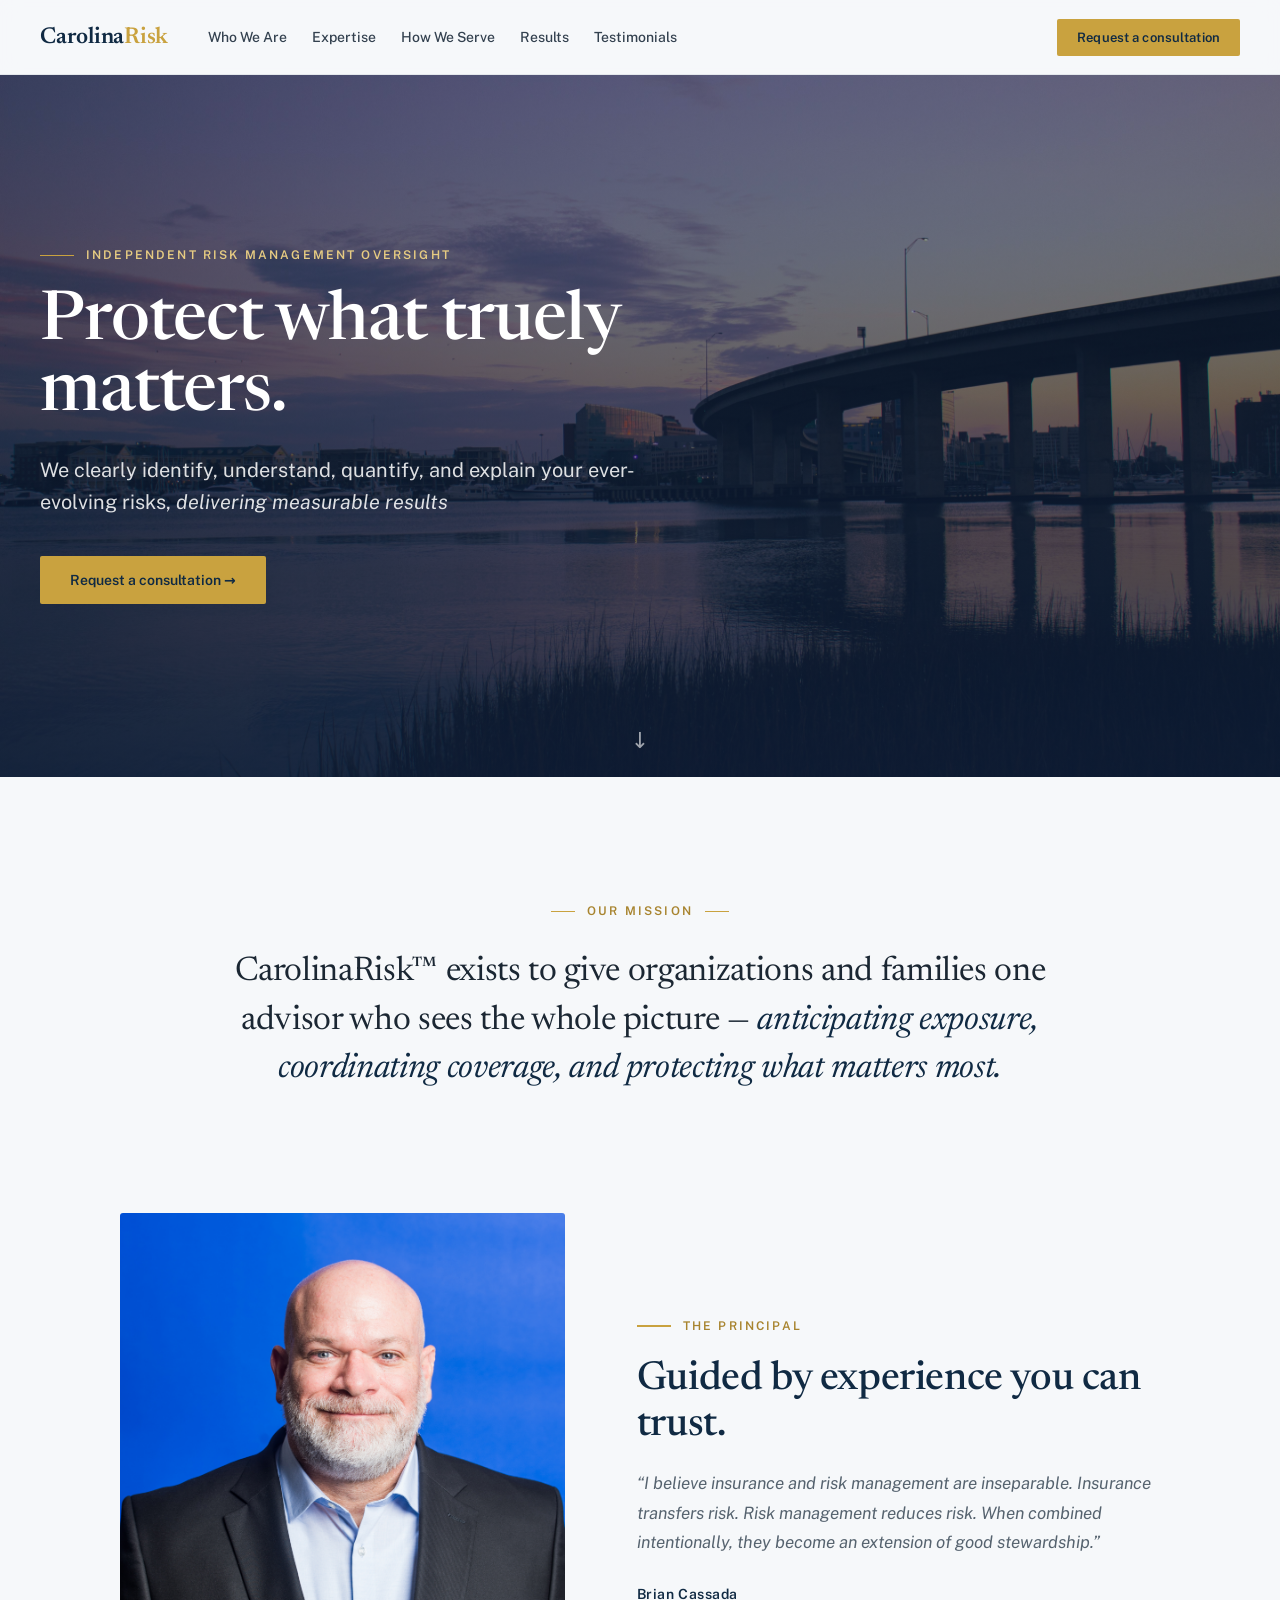
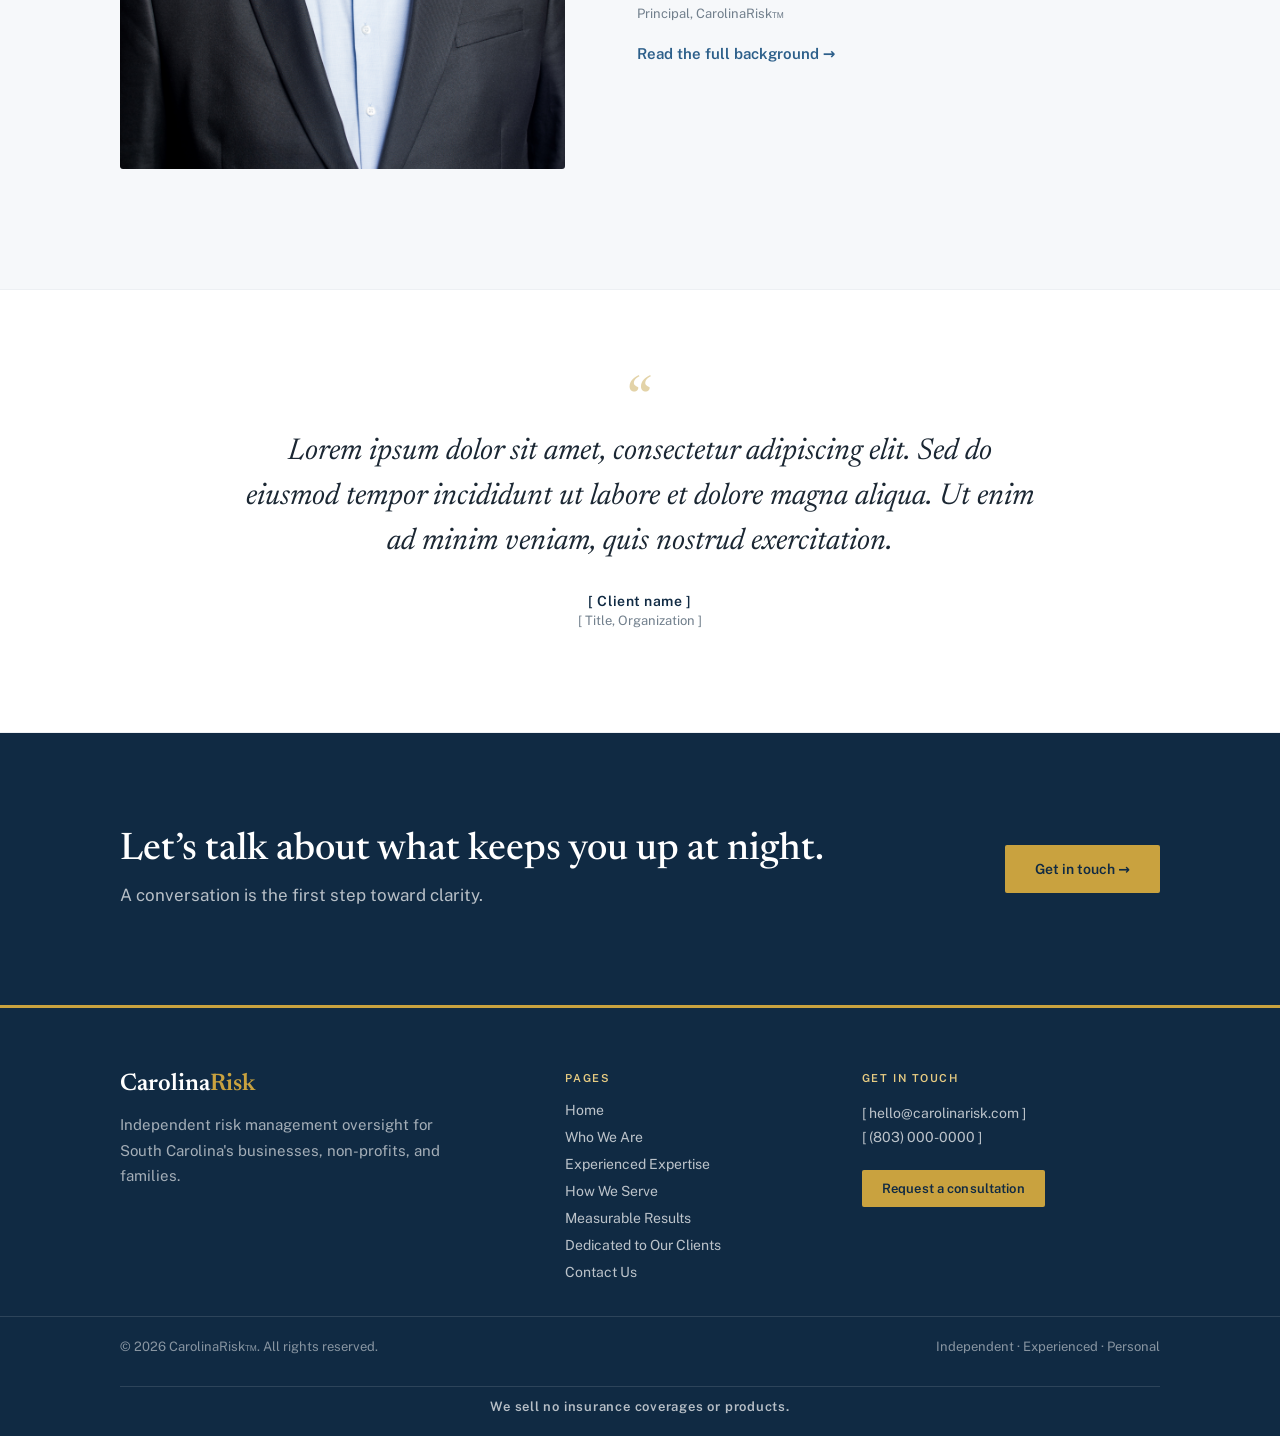
==== index.html @ 4336934b "Add full site build: pages, assets, styling, and nav/copy updates Co-Authored-By: Claude Sonnet 5 <n" ====
<!DOCTYPE html>
<html lang="en">
<head>
  <meta charset="utf-8">
  <meta name="viewport" content="width=device-width, initial-scale=1">
  <title>Independent Risk Management Oversight, SC | CarolinaRisk</title>
  <meta name="description" content="CarolinaRisk provides independent risk management advisory services for businesses, non-profits, and high-net-worth families in South Carolina. No commissions, no conflicts.">
  <link rel="canonical" href="https://carolinarisk.com/">
  <meta property="og:title" content="CarolinaRisk — Clarity in the Face of Risk">
  <meta property="og:description" content="Independent risk management oversight for South Carolina's businesses, non-profits, and families.">
  <meta property="og:url" content="https://carolinarisk.com/">
  <meta property="og:type" content="website">
  <meta property="og:site_name" content="CarolinaRisk">
  <meta name="twitter:card" content="summary_large_image">
  <meta name="twitter:title" content="CarolinaRisk — Clarity in the Face of Risk">
  <meta name="twitter:description" content="Independent risk management oversight for South Carolina's businesses, non-profits, and families.">
  <link rel="preconnect" href="https://fonts.googleapis.com">
  <link rel="preconnect" href="https://fonts.gstatic.com" crossorigin>
  <link href="https://fonts.googleapis.com/css2?family=Newsreader:ital,opsz,wght@0,6..72,400;0,6..72,500;0,6..72,600;1,6..72,400;1,6..72,500&family=Public+Sans:wght@400;500;600;700&display=swap" rel="stylesheet">
  <link rel="stylesheet" href="css/variables.css">
  <link rel="stylesheet" href="css/base.css">
  <link rel="stylesheet" href="css/layout.css">
  <link rel="stylesheet" href="css/components.css">
  <link rel="stylesheet" href="css/pages.css">
  <link rel="stylesheet" href="css/responsive.css">
  <script type="application/ld+json">
  {
    "@context": "https://schema.org",
    "@type": "ProfessionalService",
    "name": "CarolinaRisk",
    "url": "https://carolinarisk.com",
    "description": "Independent risk management oversight for South Carolina's businesses, non-profits, and families.",
    "areaServed": {
      "@type": "State",
      "name": "South Carolina"
    }
  }
  </script>
  <script type="application/ld+json">
  {
    "@context": "https://schema.org",
    "@type": "WebSite",
    "name": "CarolinaRisk",
    "url": "https://carolinarisk.com"
  }
  </script>
</head>
<body>
  <a href="#main-content" class="skip-nav">Skip to main content</a>

  <div class="page-wrapper">

    <!-- NAV -->
    <header>
      <nav class="site-nav" aria-label="Main navigation">
        <div class="nav-container">
          <div class="nav-left">
            <a href="index.html" class="logo" aria-label="CarolinaRisk home">
              <span class="logo-carolina">Carolina</span><span class="logo-risk">Risk</span>
            </a>
            <button class="nav-toggle" aria-expanded="false" aria-controls="nav-menu" aria-label="Toggle navigation">
              <span class="nav-toggle-bar"></span>
              <span class="nav-toggle-bar"></span>
              <span class="nav-toggle-bar"></span>
            </button>
            <div class="nav-links" id="nav-menu">
            <a href="who-we-are.html" class="nav-link">Who We Are</a>
            <a href="expertise.html" class="nav-link">Expertise</a>
            <a href="how-we-serve.html" class="nav-link">How We Serve</a>
            <a href="results.html" class="nav-link">Results</a>
            <a href="testimonials.html" class="nav-link">Testimonials</a>
            </div>
          </div>
          <a href="contact.html" class="btn-cta btn-cta--sm nav-cta">Request a consultation</a>
        </div>
      </nav>
    </header>

    <main id="main-content">

      <!-- HERO -->
      <section class="hero" style="background-image:linear-gradient(180deg,rgba(16,35,67,.45) 0%,rgba(16,35,67,.74) 100%),url('assets/images/CarolinaCloudy.jpg')">
        <div class="hero__content">
          <div class="hero__inner">
            <div class="hero__label">
              <div class="hero__label-line" aria-hidden="true"></div>
              <div class="hero__label-text">Independent risk management oversight</div>
            </div>
            <h1>Protect what truely matters.</h1>
            <p class="hero__subtitle">We clearly identify, understand, quantify, and explain your ever-evolving risks, <em>delivering measurable results</em></p>
            <a href="contact.html" class="btn-cta">Request a consultation →</a>
          </div>
        </div>
        <div class="hero__scroll" aria-hidden="true">↓</div>
      </section>

      <!-- MISSION -->
      <section class="mission">
        <div class="container container--prose-wide">
          <div class="section-label section-label--centered">
            <div class="section-label__line" aria-hidden="true"></div>
            <div class="section-label__text">Our mission</div>
            <div class="section-label__line" aria-hidden="true"></div>
          </div>
          <p class="mission__text">CarolinaRisk&trade; exists to give organizations and families one advisor who sees the whole picture — <em>anticipating exposure, coordinating coverage, and protecting what matters most.</em></p>
        </div>
      </section>

      <!-- PRINCIPAL TEASER -->
      <section class="principal-teaser">
        <div class="principal-teaser__grid">
          <div class="principal-teaser__photo" style="overflow:hidden;border-radius:3px">
            <img src="assets/images/BrianCassada.jpg" alt="Brian Cassada, Principal of CarolinaRisk" style="width:100%;height:100%;object-fit:cover;object-position:center 5%">
          </div>
          <div>
            <div class="section-label">
              <div class="section-label__line" aria-hidden="true"></div>
              <div class="section-label__text">The principal</div>
            </div>
            <h2 class="principal-teaser__title">Guided by experience you can trust.</h2>
            <blockquote class="principal-teaser__text"><em>&ldquo;I believe insurance and risk management are inseparable. Insurance transfers risk. Risk management reduces risk. When combined intentionally, they become an extension of good stewardship.&rdquo;</em></blockquote>
            <div style="font:600 14px var(--cr-font-sans);letter-spacing:.04em;color:var(--cr-navy);margin-top:16px">Brian Cassada</div>
            <div style="font:400 13px var(--cr-font-sans);color:var(--cr-text-muted);margin-top:4px">Principal, CarolinaRisk&trade;</div>
            <a href="expertise.html" class="link-arrow" style="margin-top:24px">Read the full background →</a>
          </div>
        </div>
      </section>

      <!-- HOME TESTIMONIAL — replace with real testimonial when available -->
      <section class="home-testimonial">
        <div class="home-testimonial__inner">
          <div class="home-testimonial__mark" aria-hidden="true">&ldquo;</div>
          <p class="home-testimonial__quote">Lorem ipsum dolor sit amet, consectetur adipiscing elit. Sed do eiusmod tempor incididunt ut labore et dolore magna aliqua. Ut enim ad minim veniam, quis nostrud exercitation.</p>
          <div class="home-testimonial__name">[ Client name ]</div>
          <div class="home-testimonial__title">[ Title, Organization ]</div>
        </div>
      </section>

      <!-- CONTACT BAND -->
      <section class="cta-band">
        <div class="cta-band__inner">
          <div>
            <h2 class="cta-band__title">Let&rsquo;s talk about what keeps you up at night.</h2>
            <p class="cta-band__text">A conversation is the first step toward clarity.</p>
          </div>
          <a href="contact.html" class="btn-cta">Get in touch →</a>
        </div>
      </section>

    </main>

    <!-- FOOTER -->
    <footer class="site-footer">
      <div class="footer-grid">
        <div>
          <div class="footer-logo">
            <span class="logo-carolina">Carolina</span><span class="logo-risk">Risk</span>
          </div>
          <p class="footer-desc">Independent risk management oversight for South Carolina's businesses, non-profits, and families.</p>
        </div>
        <nav aria-label="Footer navigation">
          <div class="footer-heading">Pages</div>
          <div class="footer-links">
            <a href="index.html" class="footer-link">Home</a>
            <a href="who-we-are.html" class="footer-link">Who We Are</a>
            <a href="expertise.html" class="footer-link">Experienced Expertise</a>
            <a href="how-we-serve.html" class="footer-link">How We Serve</a>
            <a href="results.html" class="footer-link">Measurable Results</a>
            <a href="testimonials.html" class="footer-link">Dedicated to Our Clients</a>
            <a href="contact.html" class="footer-link">Contact Us</a>
          </div>
        </nav>
        <div>
          <div class="footer-heading">Get in touch</div>
          <div class="footer-contact-text">[ hello@carolinarisk.com ]<br>[ (803) 000-0000 ]</div>
          <a href="contact.html" class="btn-cta btn-cta--sm" style="margin-top:20px">Request a consultation</a>
        </div>
      </div>
      <div class="footer-bottom">
        <div class="footer-bottom-inner">
          <div class="footer-copy">&copy; 2026 CarolinaRisk&trade;. All rights reserved.</div>
          <div class="footer-copy">Independent · Experienced · Personal</div>
          <div style="flex-basis:100%;text-align:center;margin-top:12px;padding-top:12px;border-top:1px solid rgba(255,255,255,.12)"><div style="font:600 13px var(--cr-font-sans);letter-spacing:.06em;color:rgba(255,255,255,.7)">We sell no insurance coverages or products.</div></div>
        </div>
      </div>
    </footer>

  </div>

  <script src="js/main.js"></script>
</body>
</html>
---- css/variables.css ----
:root {
  /* Colors - Primary */
  --cr-navy: #102A43;
  --cr-gold: #C9A23F;
  --cr-gold-hover: #b88f33;
  --cr-gold-dark: #A8842F;
  --cr-gold-light: #E6CB82;
  --cr-gold-muted: #E3D3A8;
  --cr-blue: #2C5F8A;

  /* Colors - Text */
  --cr-text-dark: #1B2733;
  --cr-text-primary: #33414F;
  --cr-text-secondary: #3a4651;
  --cr-text-tertiary: #56636F;
  --cr-text-muted: #717f8c;
  --cr-text-faint: #9aa6b2;

  /* Colors - Backgrounds */
  --cr-bg-page: #F6F8FA;
  --cr-bg-white: #FFFFFF;
  --cr-bg-input: #FAFBFC;

  /* Colors - Borders */
  --cr-border: #E4E8EC;
  --cr-border-light: #E9ECEF;
  --cr-border-input: #E0E4E8;
  --cr-border-faint: #EDF0F3;
  --cr-border-blue: #DCE6EE;

  /* Typography */
  --cr-font-serif: 'Newsreader', Georgia, serif;
  --cr-font-sans: 'Public Sans', system-ui, -apple-system, sans-serif;

  /* Layout */
  --cr-max-wide: 1280px;
  --cr-max-content: 1120px;
  --cr-max-cases: 1000px;
  --cr-max-prose: 760px;
  --cr-max-prose-wide: 900px;
  --cr-gutter: 40px;
  --cr-nav-height: 74px;

  /* Borders */
  --cr-radius-sm: 2px;
  --cr-radius-md: 3px;
  --cr-radius-lg: 4px;
  --cr-radius-icon: 8px;
}
---- css/base.css ----
*, *::before, *::after {
  margin: 0;
  padding: 0;
  box-sizing: border-box;
}

html {
  scroll-behavior: smooth;
}

body {
  margin: 0;
  background: var(--cr-bg-page);
  font-family: var(--cr-font-sans);
  color: var(--cr-text-primary);
}

::selection {
  background: var(--cr-gold);
  color: var(--cr-navy);
}

img {
  max-width: 100%;
  height: auto;
  display: block;
}

a {
  color: inherit;
  text-decoration: none;
}

@keyframes crBounce {
  0%, 100% { transform: translateY(0); }
  50% { transform: translateY(7px); }
}

:focus-visible {
  outline: 2px solid var(--cr-gold);
  outline-offset: 2px;
}

:focus:not(:focus-visible) {
  outline: none;
}

.skip-nav {
  position: absolute;
  left: -9999px;
  top: auto;
  width: 1px;
  height: 1px;
  overflow: hidden;
  z-index: 100;
  padding: 12px 24px;
  background: var(--cr-navy);
  color: #fff;
  font: 600 14px var(--cr-font-sans);
  text-decoration: none;
  border-radius: var(--cr-radius-sm);
}

.skip-nav:focus {
  position: fixed;
  top: 10px;
  left: 10px;
  width: auto;
  height: auto;
}

@media (prefers-reduced-motion: reduce) {
  html { scroll-behavior: auto; }
  *, *::before, *::after {
    animation-duration: 0.01ms !important;
    animation-iteration-count: 1 !important;
    transition-duration: 0.01ms !important;
  }
}
---- css/layout.css ----
.page-wrapper {
  min-height: 100vh;
  background: var(--cr-bg-page);
  font-family: var(--cr-font-sans);
  color: var(--cr-text-primary);
}

/* ============ NAV ============ */
.site-nav {
  position: sticky;
  top: 0;
  z-index: 50;
  background: rgba(246, 248, 250, .88);
  backdrop-filter: blur(10px);
  -webkit-backdrop-filter: blur(10px);
  border-bottom: 1px solid var(--cr-border);
}

.nav-container {
  max-width: var(--cr-max-wide);
  margin: 0 auto;
  padding: 0 var(--cr-gutter);
  height: var(--cr-nav-height);
  display: flex;
  align-items: center;
  justify-content: space-between;
  gap: 24px;
}

.nav-left {
  display: flex;
  align-items: center;
  gap: 40px;
  flex: 1;
}

.logo {
  text-decoration: none;
  cursor: pointer;
  font-family: var(--cr-font-serif);
  font-size: 23px;
  font-weight: 600;
  letter-spacing: -.01em;
  white-space: nowrap;
}

.logo-carolina { color: var(--cr-navy); }
.logo-risk { color: var(--cr-gold); }

.nav-links {
  display: flex;
  align-items: center;
  gap: 25px;
}

.nav-link {
  position: relative;
  color: var(--cr-text-primary);
  font: 500 14px var(--cr-font-sans);
  text-decoration: none;
  cursor: pointer;
  padding: 4px 0;
  transition: color 0.15s ease;
}

.nav-link:hover {
  color: var(--cr-navy);
}

.nav-link.active::after {
  content: '';
  position: absolute;
  left: 0;
  right: 0;
  bottom: -2px;
  height: 2px;
  background: var(--cr-gold);
}

.nav-toggle {
  display: none;
  flex-direction: column;
  gap: 5px;
  padding: 8px;
  background: none;
  border: none;
  cursor: pointer;
}

.nav-toggle-bar {
  display: block;
  width: 22px;
  height: 2px;
  background: var(--cr-navy);
  border-radius: 1px;
  transition: transform 0.2s ease, opacity 0.2s ease;
}

/* ============ FOOTER ============ */
.site-footer {
  background: var(--cr-navy);
  border-top: 3px solid var(--cr-gold);
}

.footer-grid {
  max-width: var(--cr-max-content);
  margin: 0 auto;
  padding: 64px var(--cr-gutter) 36px;
  display: grid;
  grid-template-columns: 1.6fr 1fr 1.2fr;
  gap: 48px;
}

.footer-logo {
  font-family: var(--cr-font-serif);
  font-size: 24px;
  font-weight: 600;
  margin-bottom: 16px;
}

.footer-logo .logo-carolina { color: #fff; }

.footer-desc {
  font: 400 15px/1.7 var(--cr-font-sans);
  color: rgba(255, 255, 255, .62);
  margin: 0;
  max-width: 320px;
}

.footer-heading {
  font: 600 11px var(--cr-font-sans);
  letter-spacing: .14em;
  text-transform: uppercase;
  color: var(--cr-gold-light);
  margin-bottom: 18px;
}

.footer-links {
  display: flex;
  flex-direction: column;
  gap: 11px;
}

.footer-link {
  font: 400 14px var(--cr-font-sans);
  color: rgba(255, 255, 255, .72);
  text-decoration: none;
  cursor: pointer;
  transition: color 0.15s ease;
}

.footer-link:hover {
  color: var(--cr-gold);
}

.footer-contact-text {
  font: 400 14px/1.7 var(--cr-font-sans);
  color: rgba(255, 255, 255, .72);
}

.footer-bottom {
  border-top: 1px solid rgba(255, 255, 255, .12);
}

.footer-bottom-inner {
  max-width: var(--cr-max-content);
  margin: 0 auto;
  padding: 22px var(--cr-gutter);
  display: flex;
  justify-content: space-between;
  align-items: center;
  gap: 20px;
  flex-wrap: wrap;
}

.footer-copy {
  font: 400 13px var(--cr-font-sans);
  color: rgba(255, 255, 255, .5);
}
---- css/components.css ----
/* ============ SECTION LABEL ============ */
.section-label {
  display: flex;
  align-items: center;
  gap: 12px;
  margin-bottom: 24px;
}

.section-label--centered {
  display: inline-flex;
  margin-bottom: 30px;
}

.section-label__line {
  width: 34px;
  height: 1.5px;
  background: var(--cr-gold);
  flex: none;
}

.section-label--centered .section-label__line {
  width: 24px;
}

.section-label__text {
  font: 600 12px var(--cr-font-sans);
  letter-spacing: .18em;
  text-transform: uppercase;
  color: var(--cr-gold-dark);
}

/* ============ SUBSECTION LABEL ============ */
.subsection-label {
  font: 600 12px var(--cr-font-sans);
  letter-spacing: .16em;
  text-transform: uppercase;
  color: var(--cr-gold-dark);
}

/* ============ PAGE TITLES ============ */
.page-title {
  font-family: var(--cr-font-serif);
  font-weight: 500;
  font-size: 54px;
  line-height: 1.08;
  letter-spacing: -.015em;
  color: var(--cr-navy);
  margin: 0;
  max-width: 780px;
}

.page-subtitle {
  font: 400 19px/1.7 var(--cr-font-sans);
  color: var(--cr-text-tertiary);
  margin: 0;
}

/* ============ CONTAINERS ============ */
.container {
  max-width: var(--cr-max-content);
  margin: 0 auto;
  padding: 0 var(--cr-gutter);
}

.container--wide {
  max-width: var(--cr-max-wide);
}

.container--prose {
  max-width: var(--cr-max-prose);
}

.container--prose-wide {
  max-width: var(--cr-max-prose-wide);
}

.container--cases {
  max-width: var(--cr-max-cases);
}

/* ============ BUTTONS ============ */
.btn-cta {
  display: inline-flex;
  align-items: center;
  gap: 10px;
  background: var(--cr-gold);
  color: var(--cr-navy);
  font: 600 14px var(--cr-font-sans);
  padding: 16px 30px;
  border-radius: var(--cr-radius-sm);
  text-decoration: none;
  cursor: pointer;
  border: none;
  white-space: nowrap;
  transition: background 0.15s ease;
}

.btn-cta:hover {
  background: var(--cr-gold-hover);
}

.btn-cta--sm {
  font-size: 13px;
  letter-spacing: .01em;
  padding: 11px 20px;
  gap: 8px;
}

/* ============ LINK ARROW ============ */
.link-arrow {
  display: inline-flex;
  align-items: center;
  gap: 8px;
  color: var(--cr-blue);
  font: 600 15px var(--cr-font-sans);
  text-decoration: none;
  cursor: pointer;
  transition: gap 0.15s ease, color 0.15s ease;
}

.link-arrow:hover {
  gap: 13px;
  color: var(--cr-navy);
}

/* ============ CARDS ============ */
.card {
  background: var(--cr-bg-white);
  border: 1px solid var(--cr-border-light);
  border-radius: var(--cr-radius-md);
  padding: 34px 30px;
}

.card--gold-top {
  border-top: 3px solid var(--cr-gold);
}

.card--padded {
  padding: 44px 40px;
}

.card__title {
  font-family: var(--cr-font-serif);
  font-weight: 600;
  font-size: 21px;
  color: var(--cr-navy);
  margin: 0 0 12px;
}

.card__text {
  font: 400 15px/1.7 var(--cr-font-sans);
  color: var(--cr-text-tertiary);
  margin: 0;
}

/* ============ BULLET LIST ============ */
.bullet-list {
  display: flex;
  flex-direction: column;
  gap: 13px;
}

.bullet-item {
  display: flex;
  align-items: flex-start;
  gap: 12px;
}

.bullet-dot {
  width: 7px;
  height: 7px;
  border-radius: 50%;
  background: var(--cr-gold);
  margin-top: 7px;
  flex: none;
}

.bullet-text {
  font: 400 15px/1.55 var(--cr-font-sans);
  color: var(--cr-text-secondary);
}

.bullet-text--lg {
  font-size: 16px;
}

/* ============ ICON BADGE ============ */
.icon-badge {
  width: 46px;
  height: 46px;
  border-radius: var(--cr-radius-icon);
  display: flex;
  align-items: center;
  justify-content: center;
  font-family: var(--cr-font-serif);
  font-size: 22px;
  margin-bottom: 24px;
}

.icon-badge--navy {
  background: var(--cr-navy);
  color: var(--cr-gold);
}

.icon-badge--blue {
  background: var(--cr-blue);
  color: #fff;
}

/* ============ TESTIMONIAL CARD ============ */
.testimonial-card {
  background: var(--cr-bg-white);
  border: 1px solid var(--cr-border-light);
  border-radius: var(--cr-radius-md);
  padding: 36px 32px;
  border-top: 3px solid var(--cr-gold);
}

.testimonial-quote-mark {
  font-family: var(--cr-font-serif);
  font-size: 48px;
  color: var(--cr-gold-muted);
  line-height: .4;
  margin-bottom: 12px;
}

.testimonial-text {
  font-family: var(--cr-font-serif);
  font-style: italic;
  font-size: 19px;
  line-height: 1.6;
  color: var(--cr-text-dark);
  margin: 0 0 26px;
}

.testimonial-author {
  display: flex;
  align-items: center;
  gap: 13px;
}

.testimonial-avatar {
  width: 42px;
  height: 42px;
  border-radius: 50%;
  background: repeating-linear-gradient(135deg, #e9edf1 0 7px, #e2e7ec 7px 14px);
  border: 1px solid var(--cr-border);
  flex: none;
}

.testimonial-name {
  font: 600 14px var(--cr-font-sans);
  color: var(--cr-navy);
}

.testimonial-title {
  font: 400 13px var(--cr-font-sans);
  color: var(--cr-text-muted);
  margin-top: 2px;
}

/* ============ CASE STUDY CARD ============ */
.case-card {
  background: var(--cr-bg-white);
  border: 1px solid var(--cr-border-light);
  border-radius: var(--cr-radius-md);
  overflow: hidden;
  display: grid;
  grid-template-columns: 1.55fr 1fr;
}

.case-body {
  padding: 38px 40px;
}

.case-label {
  font: 600 12px var(--cr-font-sans);
  letter-spacing: .14em;
  text-transform: uppercase;
  color: var(--cr-gold-dark);
  margin-bottom: 12px;
}

.case-title {
  font-family: var(--cr-font-serif);
  font-weight: 600;
  font-size: 25px;
  line-height: 1.2;
  color: var(--cr-navy);
  margin: 0 0 24px;
}

.case-details {
  display: flex;
  flex-direction: column;
  gap: 16px;
}

.case-detail-label {
  font: 600 11px var(--cr-font-sans);
  letter-spacing: .12em;
  text-transform: uppercase;
  color: var(--cr-text-faint);
  margin-bottom: 5px;
}

.case-detail-text {
  font: 400 15px/1.65 var(--cr-font-sans);
  color: var(--cr-text-secondary);
  margin: 0;
}

.case-outcome {
  background: var(--cr-navy);
  padding: 38px 34px;
  display: flex;
  flex-direction: column;
  justify-content: center;
}

.case-outcome-label {
  font: 600 11px var(--cr-font-sans);
  letter-spacing: .12em;
  text-transform: uppercase;
  color: var(--cr-gold-light);
  margin-bottom: 14px;
}

.case-outcome-value {
  font-family: var(--cr-font-serif);
  font-weight: 500;
  font-size: 46px;
  line-height: 1;
  color: var(--cr-gold);
  margin-bottom: 12px;
}

.case-outcome-text {
  font: 400 14px/1.6 var(--cr-font-sans);
  color: rgba(255, 255, 255, .78);
  margin: 0;
}

/* ============ CTA BAND ============ */
.cta-band {
  background: var(--cr-navy);
  padding: 96px 0;
}

.cta-band__inner {
  max-width: var(--cr-max-content);
  margin: 0 auto;
  padding: 0 var(--cr-gutter);
  display: flex;
  align-items: center;
  justify-content: space-between;
  gap: 40px;
  flex-wrap: wrap;
}

.cta-band__title {
  font-family: var(--cr-font-serif);
  font-weight: 500;
  font-size: 38px;
  line-height: 1.15;
  color: #fff;
  margin: 0 0 10px;
}

.cta-band__text {
  font: 400 17px/1.6 var(--cr-font-sans);
  color: rgba(255, 255, 255, .7);
  margin: 0;
}

/* ============ PROSE ============ */
.prose {
  font: 400 19px/1.85 var(--cr-font-sans);
  color: var(--cr-text-secondary);
}

.prose p {
  margin: 0 0 26px;
}

.prose p:last-child {
  margin-bottom: 0;
}

.prose--sm {
  font-size: 18px;
  line-height: 1.8;
}

.prose--sm p {
  margin-bottom: 20px;
}

/* ============ CONTACT BOX ============ */
.contact-box {
  background: var(--cr-navy);
  border-radius: var(--cr-radius-lg);
  padding: 34px 32px;
  margin-bottom: 24px;
}

.contact-box__heading {
  font: 600 12px var(--cr-font-sans);
  letter-spacing: .14em;
  text-transform: uppercase;
  color: var(--cr-gold-light);
  margin-bottom: 22px;
}

.contact-box__items {
  display: flex;
  flex-direction: column;
  gap: 18px;
}

.contact-box__label {
  font: 600 11px var(--cr-font-sans);
  letter-spacing: .1em;
  text-transform: uppercase;
  color: rgba(255, 255, 255, .5);
  margin-bottom: 5px;
}

.contact-box__value {
  font: 400 16px var(--cr-font-sans);
  color: #fff;
}

.contact-box__value--multiline {
  line-height: 1.5;
}

/* ============ PLACEHOLDER IMAGE ============ */
.placeholder-img {
  position: relative;
  border: 1px solid var(--cr-border);
  border-radius: var(--cr-radius-md);
  background: repeating-linear-gradient(135deg, #e9edf1 0 12px, #e2e7ec 12px 24px);
  display: flex;
  align-items: center;
  justify-content: center;
}

.placeholder-img__text {
  color: var(--cr-text-faint);
  font: 12px var(--cr-font-sans);
}

.placeholder-map {
  height: 200px;
  border: 1px solid var(--cr-border);
  border-radius: var(--cr-radius-lg);
  background: repeating-linear-gradient(135deg, #eef1f4 0 14px, #e7ebef 14px 28px);
  display: flex;
  align-items: center;
  justify-content: center;
  color: var(--cr-text-faint);
  font: 12px var(--cr-font-sans);
}
---- css/pages.css ----
/* ============ HOME - HERO ============ */
.hero {
  position: relative;
  min-height: 78vh;
  display: flex;
  align-items: center;
  background-image:
    linear-gradient(180deg, rgba(16, 35, 67, .45) 0%, rgba(16, 35, 67, .74) 100%),
    repeating-linear-gradient(135deg, #41576f 0 16px, #3a4f66 16px 32px);
  background-size: cover;
  background-position: center;
}

.hero__placeholder-label {
  position: absolute;
  top: 14px;
  right: 18px;
  color: rgba(255, 255, 255, .5);
  font: 11px var(--cr-font-sans);
  letter-spacing: .04em;
}

.hero__content {
  max-width: var(--cr-max-wide);
  margin: 0 auto;
  padding: 0 var(--cr-gutter);
  width: 100%;
}

.hero__inner {
  max-width: 780px;
}

.hero__label {
  display: flex;
  align-items: center;
  gap: 12px;
  margin-bottom: 26px;
}

.hero__label-line {
  width: 34px;
  height: 1.5px;
  background: var(--cr-gold);
}

.hero__label-text {
  font: 600 12px var(--cr-font-sans);
  letter-spacing: .18em;
  text-transform: uppercase;
  color: var(--cr-gold-light);
}

.hero h1 {
  font-family: var(--cr-font-serif);
  font-weight: 500;
  font-size: 68px;
  line-height: 1.04;
  letter-spacing: -.015em;
  color: #fff;
  margin: 0 0 24px;
}

.hero__subtitle {
  font: 400 20px/1.6 var(--cr-font-sans);
  color: rgba(255, 255, 255, .86);
  margin: 0 0 38px;
  max-width: 620px;
}

.hero__scroll {
  position: absolute;
  bottom: 24px;
  left: 50%;
  transform: translateX(-50%);
  color: rgba(255, 255, 255, .6);
  font-size: 22px;
  animation: crBounce 2.4s ease-in-out infinite;
}

/* ============ HOME - MISSION ============ */
.mission {
  padding: 120px 0;
  text-align: center;
}

.mission__text {
  font-family: var(--cr-font-serif);
  font-weight: 400;
  font-size: 34px;
  line-height: 1.42;
  letter-spacing: -.01em;
  color: var(--cr-text-dark);
  margin: 0;
}

.mission__text em {
  font-style: italic;
  color: var(--cr-navy);
}

/* ============ HOME - PILLARS ============ */
.pillars {
  padding: 20px 0 120px;
}

.pillars__grid {
  max-width: var(--cr-max-content);
  margin: 0 auto;
  padding: 0 var(--cr-gutter);
  display: grid;
  grid-template-columns: repeat(3, 1fr);
  gap: 56px;
}

.pillar__number {
  font-family: var(--cr-font-serif);
  font-size: 30px;
  color: var(--cr-gold);
  margin-bottom: 18px;
}

.pillar__title {
  font-family: var(--cr-font-serif);
  font-weight: 600;
  font-size: 23px;
  color: var(--cr-navy);
  margin: 0 0 12px;
}

.pillar__text {
  font: 400 16px/1.7 var(--cr-font-sans);
  color: var(--cr-text-tertiary);
  margin: 0;
}

/* ============ HOME - PRINCIPAL TEASER ============ */
.principal-teaser {
  padding: 0 0 120px;
}

.principal-teaser__grid {
  max-width: var(--cr-max-content);
  margin: 0 auto;
  padding: 0 var(--cr-gutter);
  display: grid;
  grid-template-columns: 0.85fr 1fr;
  gap: 72px;
  align-items: center;
}

.principal-teaser__photo {
  aspect-ratio: 4/5;
}

.principal-teaser__title {
  font-family: var(--cr-font-serif);
  font-weight: 500;
  font-size: 40px;
  line-height: 1.15;
  letter-spacing: -.01em;
  color: var(--cr-navy);
  margin: 0 0 20px;
}

.principal-teaser__text {
  font: 400 17px/1.75 var(--cr-font-sans);
  color: var(--cr-text-tertiary);
  margin: 0 0 28px;
}

/* ============ HOME - TESTIMONIAL BAND ============ */
.home-testimonial {
  padding: 104px 0;
  background: var(--cr-bg-white);
  border-top: 1px solid var(--cr-border-faint);
  border-bottom: 1px solid var(--cr-border-faint);
}

.home-testimonial__inner {
  max-width: 880px;
  margin: 0 auto;
  padding: 0 var(--cr-gutter);
  text-align: center;
}

.home-testimonial__mark {
  font-family: var(--cr-font-serif);
  font-size: 64px;
  color: var(--cr-gold-muted);
  line-height: .4;
  margin-bottom: 10px;
}

.home-testimonial__quote {
  font-family: var(--cr-font-serif);
  font-style: italic;
  font-weight: 400;
  font-size: 30px;
  line-height: 1.5;
  color: var(--cr-text-dark);
  margin: 0 0 28px;
}

.home-testimonial__name {
  font: 600 14px var(--cr-font-sans);
  letter-spacing: .04em;
  color: var(--cr-navy);
}

.home-testimonial__title {
  font: 400 13px var(--cr-font-sans);
  color: var(--cr-text-muted);
  margin-top: 4px;
}

/* ============ INNER PAGE HEADER ============ */
.page-header {
  padding: 96px 0 40px;
}

.page-header--with-sub {
  padding-bottom: 40px;
}

/* ============ WHO WE ARE - HOW WE WORK ============ */
.how-we-work {
  padding: 0 0 110px;
}

.how-we-work__grid {
  display: grid;
  grid-template-columns: repeat(3, 1fr);
  gap: 32px;
}

/* ============ EXPERTISE - PRINCIPAL DETAIL ============ */
.expertise-principal {
  padding: 30px 0 80px;
}

.expertise-principal__grid {
  max-width: var(--cr-max-content);
  margin: 0 auto;
  padding: 0 var(--cr-gutter);
  display: grid;
  grid-template-columns: 0.8fr 1fr;
  gap: 64px;
  align-items: start;
}

.expertise-principal__photo {
  aspect-ratio: 4/5;
}

.expertise-principal__name {
  font-family: var(--cr-font-serif);
  font-weight: 600;
  font-size: 30px;
  color: var(--cr-navy);
  margin: 0 0 4px;
}

.expertise-principal__role {
  font: 600 14px var(--cr-font-sans);
  letter-spacing: .04em;
  color: var(--cr-gold-dark);
  margin-bottom: 24px;
}

.expertise-principal__quals-label {
  font: 600 12px var(--cr-font-sans);
  letter-spacing: .14em;
  text-transform: uppercase;
  color: var(--cr-text-muted);
  margin-bottom: 16px;
}

/* ============ EXPERTISE - BACKGROUND ============ */
.expertise-background {
  padding: 0 0 30px;
}

/* ============ EXPERTISE - AWARDS ============ */
.awards {
  padding: 60px 0;
}

.awards__grid {
  display: grid;
  grid-template-columns: repeat(3, 1fr);
  gap: 28px;
}

.award-card {
  background: var(--cr-bg-white);
  border: 1px solid var(--cr-border-light);
  border-radius: var(--cr-radius-md);
  padding: 30px;
  border-top: 3px solid var(--cr-gold);
}

.award-card__title {
  font-family: var(--cr-font-serif);
  font-size: 22px;
  color: var(--cr-navy);
  margin-bottom: 8px;
}

.award-card__detail {
  font: 400 14px/1.6 var(--cr-font-sans);
  color: var(--cr-text-tertiary);
}

/* ============ EXPERTISE - COMMUNITY ============ */
.community {
  padding: 30px 0 110px;
}

/* ============ HOW WE SERVE ============ */
.serve-cards {
  padding: 36px 0 110px;
}

.serve-cards__grid {
  display: grid;
  grid-template-columns: 1fr 1fr;
  gap: 32px;
}

.serve-card__title {
  font-family: var(--cr-font-serif);
  font-weight: 600;
  font-size: 26px;
  line-height: 1.2;
  color: var(--cr-navy);
  margin: 0 0 8px;
}

.serve-card__subtitle {
  font: 600 14px var(--cr-font-sans);
  letter-spacing: .03em;
  color: var(--cr-gold-dark);
  margin-bottom: 20px;
}

.serve-card__text {
  font: 400 16px/1.7 var(--cr-font-sans);
  color: var(--cr-text-tertiary);
  margin: 0 0 24px;
}

.serve-cta {
  padding: 0 0 110px;
  text-align: center;
}

/* ============ RESULTS ============ */
.results-list {
  padding: 40px 0 110px;
}

.results-list__stack {
  display: flex;
  flex-direction: column;
  gap: 28px;
}

/* ============ TESTIMONIALS ============ */
.testimonials-grid {
  padding: 40px 0 110px;
}

.testimonials-grid__inner {
  display: grid;
  grid-template-columns: repeat(3, 1fr);
  gap: 28px;
}

.testimonials-cta {
  padding: 0 0 110px;
  text-align: center;
}

/* ============ CONTACT ============ */
.contact-skyline {
  padding: 24px 0 60px;
}

.contact-skyline__img {
  position: relative;
  height: 240px;
  border: 1px solid var(--cr-border-blue);
  border-radius: var(--cr-radius-lg);
  background-image:
    linear-gradient(180deg, rgba(214, 230, 242, .35), rgba(255, 255, 255, 0)),
    repeating-linear-gradient(135deg, #e3eef6 0 16px, #dae8f2 16px 32px);
  display: flex;
  align-items: flex-end;
  padding: 24px 28px;
}

.contact-skyline__placeholder {
  position: absolute;
  top: 12px;
  right: 16px;
  color: #92a6b6;
  font: 11px var(--cr-font-sans);
}

.contact-skyline__tagline {
  font-family: var(--cr-font-serif);
  font-style: italic;
  font-size: 24px;
  color: var(--cr-blue);
}

.contact-form-section {
  padding: 0 0 110px;
}

.contact-form-grid {
  display: grid;
  grid-template-columns: 1.5fr 1fr;
  gap: 48px;
  align-items: start;
}

.contact-form-grid--centered {
  grid-template-columns: 1.2fr 1fr;
  align-items: start;
}

.contact-form-card {
  background: var(--cr-bg-white);
  border: 1px solid var(--cr-border-light);
  border-radius: var(--cr-radius-lg);
  padding: 40px;
}

.contact-form-card__heading {
  font: 600 12px var(--cr-font-sans);
  letter-spacing: .14em;
  text-transform: uppercase;
  color: var(--cr-gold-dark);
  margin-bottom: 8px;
}

.contact-form-card__hint {
  font: 400 14px var(--cr-font-sans);
  color: var(--cr-text-muted);
  margin: 0 0 28px;
}

.form-fields {
  display: flex;
  flex-direction: column;
  gap: 20px;
}

.form-label {
  font: 600 13px var(--cr-font-sans);
  color: var(--cr-text-primary);
  margin-bottom: 8px;
}

.form-input {
  height: 46px;
  border: 1px solid var(--cr-border-input);
  border-radius: var(--cr-radius-sm);
  background: var(--cr-bg-input);
}

.form-input--select {
  display: flex;
  align-items: center;
  justify-content: space-between;
  padding: 0 16px;
}

.form-input--select span {
  font: 400 14px var(--cr-font-sans);
  color: var(--cr-text-faint);
}

.form-textarea {
  height: 120px;
  border: 1px solid var(--cr-border-input);
  border-radius: var(--cr-radius-sm);
  background: var(--cr-bg-input);
}

.form-row-2 {
  display: grid;
  grid-template-columns: 1fr 1fr;
  gap: 16px;
}
---- css/responsive.css ----
/* ============ TABLET (768px and below) ============ */
@media (max-width: 768px) {
  :root {
    --cr-gutter: 24px;
  }

  /* Nav */
  .nav-left {
    gap: 0;
  }

  .nav-toggle {
    display: flex;
  }

  .nav-links {
    display: none;
    position: absolute;
    top: var(--cr-nav-height);
    left: 0;
    right: 0;
    flex-direction: column;
    background: rgba(246, 248, 250, .97);
    backdrop-filter: blur(10px);
    -webkit-backdrop-filter: blur(10px);
    border-bottom: 1px solid var(--cr-border);
    padding: 16px var(--cr-gutter);
    gap: 4px;
  }

  .nav-links.open {
    display: flex;
  }

  .nav-link {
    padding: 10px 0;
    font-size: 15px;
  }

  .nav-link.active::after {
    bottom: 6px;
  }

  .btn-cta--sm.nav-cta {
    display: none;
  }

  /* Hero */
  .hero {
    min-height: 65vh;
  }

  .hero h1 {
    font-size: 44px;
  }

  .hero__subtitle {
    font-size: 17px;
  }

  /* Mission */
  .mission {
    padding: 80px 0;
  }

  .mission__text {
    font-size: 26px;
  }

  /* Pillars */
  .pillars {
    padding: 20px 0 80px;
  }

  .pillars__grid {
    grid-template-columns: 1fr;
    gap: 40px;
  }

  /* Principal Teaser */
  .principal-teaser {
    padding: 0 0 80px;
  }

  .principal-teaser__grid {
    grid-template-columns: 1fr;
    gap: 40px;
  }

  .principal-teaser__photo {
    max-width: 360px;
  }

  .principal-teaser__title {
    font-size: 32px;
  }

  /* Home Testimonial */
  .home-testimonial {
    padding: 72px 0;
  }

  .home-testimonial__quote {
    font-size: 24px;
  }

  /* CTA Band */
  .cta-band {
    padding: 64px 0;
  }

  .cta-band__inner {
    flex-direction: column;
    align-items: flex-start;
    gap: 24px;
  }

  .cta-band__title {
    font-size: 30px;
  }

  /* Page Headers */
  .page-header {
    padding: 64px 0 30px;
  }

  .page-title {
    font-size: 38px;
  }

  .page-subtitle {
    font-size: 17px;
  }

  /* Prose */
  .prose {
    font-size: 17px;
    line-height: 1.75;
  }

  .prose--sm {
    font-size: 16px;
  }

  /* How We Work */
  .how-we-work {
    padding: 0 0 80px;
  }

  .how-we-work__grid {
    grid-template-columns: 1fr;
    gap: 20px;
  }

  /* Expertise Principal */
  .expertise-principal {
    padding: 24px 0 60px;
  }

  .expertise-principal__grid {
    grid-template-columns: 1fr;
    gap: 36px;
  }

  .expertise-principal__photo {
    max-width: 320px;
  }

  .expertise-principal__name {
    font-size: 26px;
  }

  /* Awards */
  .awards__grid {
    grid-template-columns: 1fr;
    gap: 16px;
  }

  /* Community */
  .community {
    padding: 30px 0 80px;
  }

  /* Serve Cards */
  .serve-cards {
    padding: 24px 0 80px;
  }

  .serve-cards__grid {
    grid-template-columns: 1fr;
    gap: 24px;
  }

  .serve-cta {
    padding: 0 0 80px;
  }

  /* Case Studies */
  .case-card {
    grid-template-columns: 1fr;
  }

  .case-outcome {
    padding: 30px 34px;
  }

  .case-outcome-value {
    font-size: 38px;
  }

  .results-list {
    padding: 24px 0 80px;
  }

  /* Testimonials */
  .testimonials-grid {
    padding: 24px 0 80px;
  }

  .testimonials-grid__inner {
    grid-template-columns: 1fr;
    gap: 20px;
  }

  .testimonials-cta {
    padding: 0 0 80px;
  }

  /* Contact */
  .contact-skyline__img {
    height: 180px;
  }

  .contact-form-section {
    padding: 0 0 80px;
  }

  .contact-form-grid {
    grid-template-columns: 1fr;
    gap: 32px;
  }

  /* Footer */
  .footer-grid {
    grid-template-columns: 1fr;
    gap: 36px;
    padding: 48px var(--cr-gutter) 28px;
  }

  .footer-bottom-inner {
    flex-direction: column;
    gap: 8px;
    text-align: center;
  }
}

/* ============ MOBILE (480px and below) ============ */
@media (max-width: 480px) {
  :root {
    --cr-gutter: 18px;
  }

  .hero {
    min-height: 55vh;
  }

  .hero h1 {
    font-size: 34px;
  }

  .hero__subtitle {
    font-size: 16px;
    margin-bottom: 28px;
  }

  .btn-cta {
    padding: 14px 24px;
    font-size: 13px;
    width: 100%;
    justify-content: center;
  }

  .btn-cta--sm {
    width: auto;
  }

  .mission__text {
    font-size: 22px;
  }

  .page-title {
    font-size: 30px;
  }

  .principal-teaser__title {
    font-size: 28px;
  }

  .home-testimonial__quote {
    font-size: 20px;
  }

  .cta-band__title {
    font-size: 26px;
  }

  .serve-card__title {
    font-size: 22px;
  }

  .case-title {
    font-size: 21px;
  }

  .contact-skyline__tagline {
    font-size: 20px;
  }

  .form-row-2 {
    grid-template-columns: 1fr;
  }

  .card--padded {
    padding: 30px 24px;
  }
}
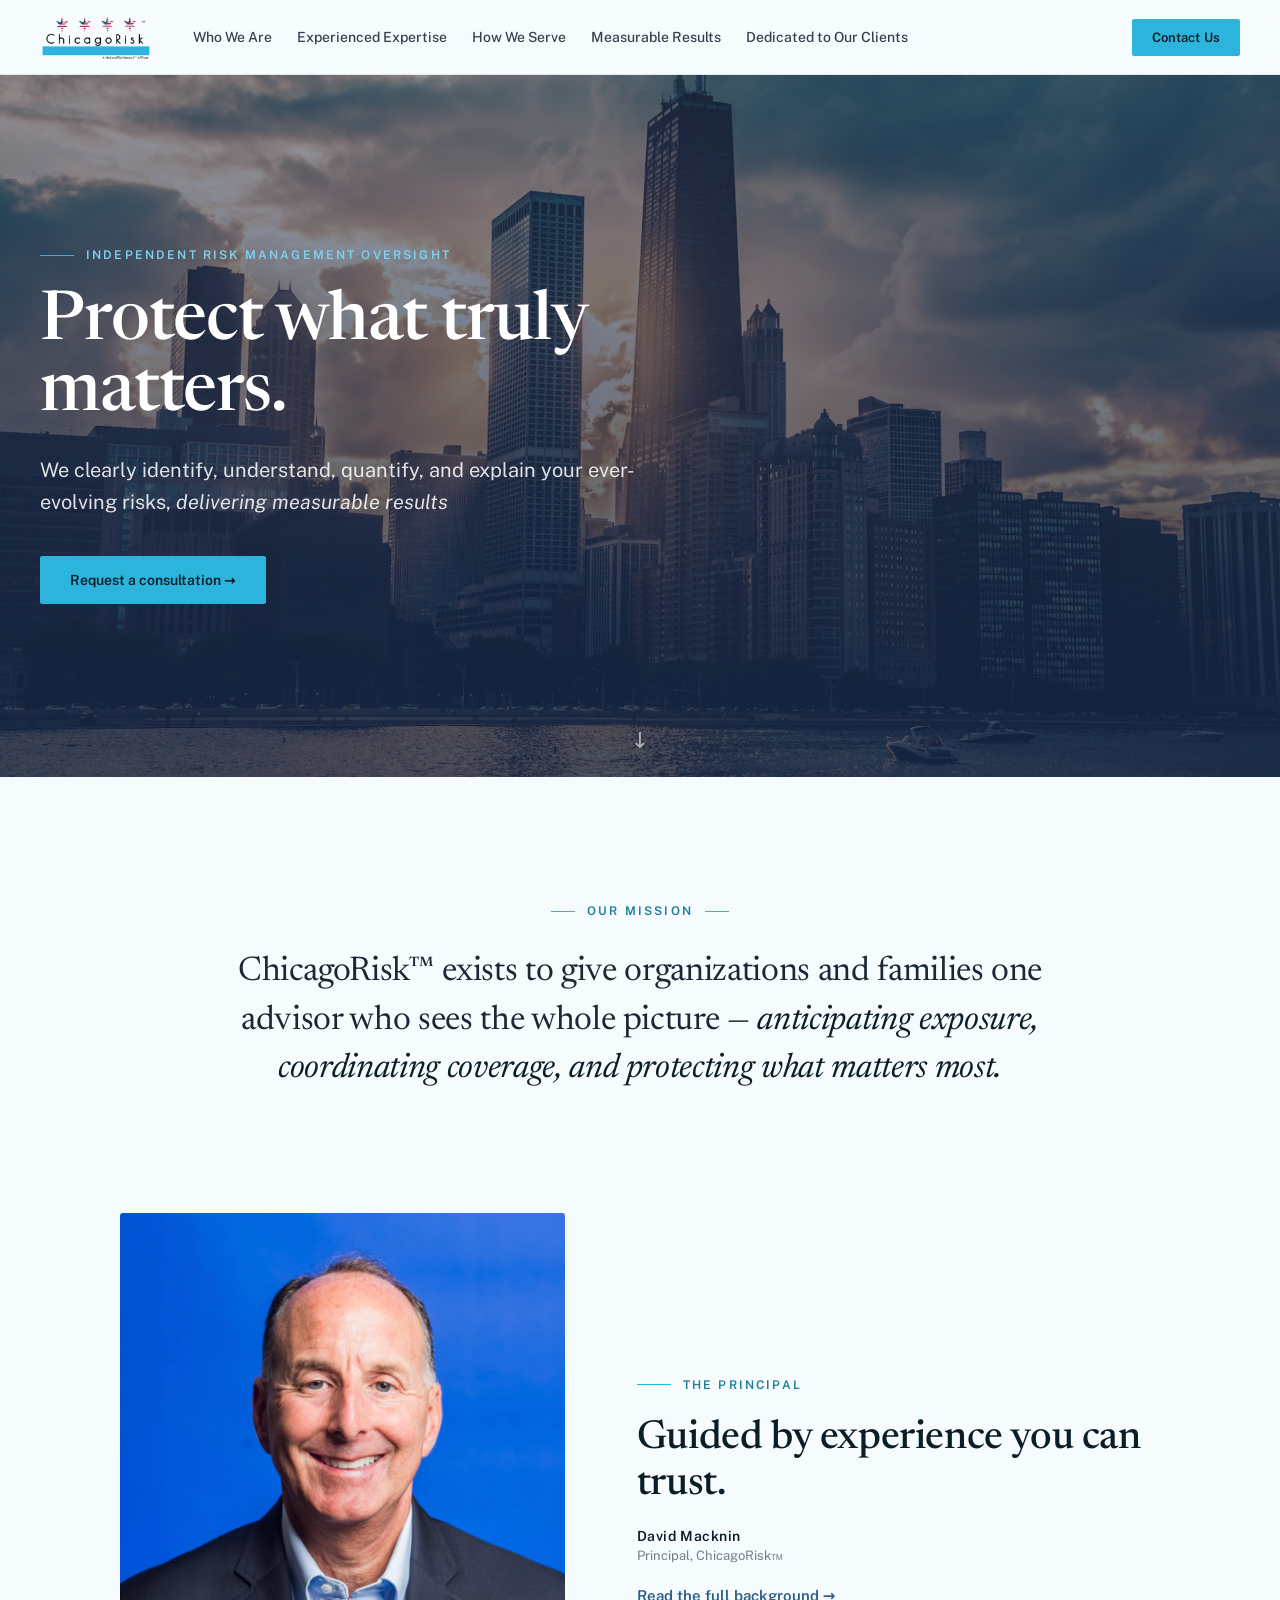
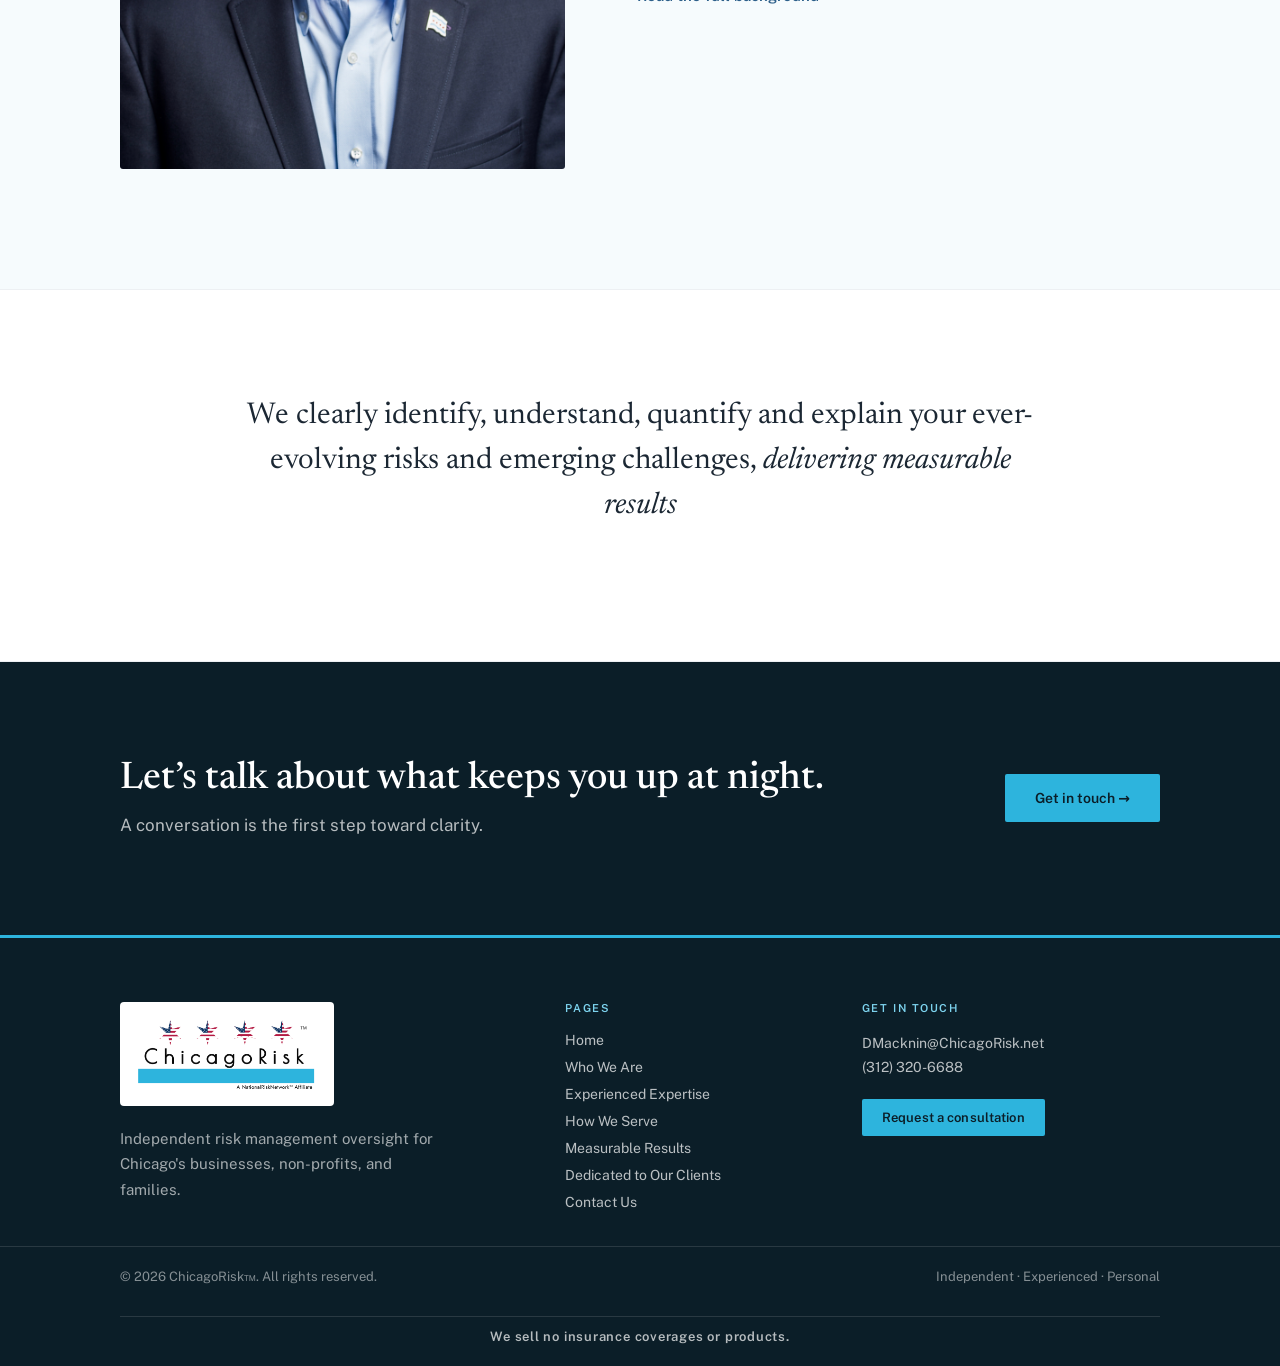
==== commit 68bc7e30: "Align ChicagoRisk with updated RiskRef template and Update.md revisions - Restore full Measurable Re" ====
--- a/index.html
+++ b/index.html
@@ -3,17 +3,17 @@
 <head>
   <meta charset="utf-8">
   <meta name="viewport" content="width=device-width, initial-scale=1">
-  <title>Independent Risk Management Oversight, SC | CarolinaRisk</title>
-  <meta name="description" content="CarolinaRisk provides independent risk management advisory services for businesses, non-profits, and high-net-worth families in South Carolina. No commissions, no conflicts.">
-  <link rel="canonical" href="https://carolinarisk.com/">
-  <meta property="og:title" content="CarolinaRisk — Clarity in the Face of Risk">
-  <meta property="og:description" content="Independent risk management oversight for South Carolina's businesses, non-profits, and families.">
-  <meta property="og:url" content="https://carolinarisk.com/">
+  <title>Independent Risk Management Oversight, IL | ChicagoRisk</title>
+  <meta name="description" content="ChicagoRisk provides independent risk management advisory services for businesses, non-profits, and high-net-worth families in Illinois. No commissions, no conflicts.">
+  <link rel="canonical" href="https://chicagorisk.net/">
+  <meta property="og:title" content="ChicagoRisk — Clarity in the Face of Risk">
+  <meta property="og:description" content="Independent risk management oversight for Chicago's businesses, non-profits, and families.">
+  <meta property="og:url" content="https://chicagorisk.net/">
   <meta property="og:type" content="website">
-  <meta property="og:site_name" content="CarolinaRisk">
+  <meta property="og:site_name" content="ChicagoRisk">
   <meta name="twitter:card" content="summary_large_image">
-  <meta name="twitter:title" content="CarolinaRisk — Clarity in the Face of Risk">
-  <meta name="twitter:description" content="Independent risk management oversight for South Carolina's businesses, non-profits, and families.">
+  <meta name="twitter:title" content="ChicagoRisk — Clarity in the Face of Risk">
+  <meta name="twitter:description" content="Independent risk management oversight for Chicago's businesses, non-profits, and families.">
   <link rel="preconnect" href="https://fonts.googleapis.com">
   <link rel="preconnect" href="https://fonts.gstatic.com" crossorigin>
   <link href="https://fonts.googleapis.com/css2?family=Newsreader:ital,opsz,wght@0,6..72,400;0,6..72,500;0,6..72,600;1,6..72,400;1,6..72,500&family=Public+Sans:wght@400;500;600;700&display=swap" rel="stylesheet">
@@ -23,16 +23,17 @@
   <link rel="stylesheet" href="css/components.css">
   <link rel="stylesheet" href="css/pages.css">
   <link rel="stylesheet" href="css/responsive.css">
+  <link rel="icon" type="image/png" href="assets/images/CR_logo.png">
   <script type="application/ld+json">
   {
     "@context": "https://schema.org",
     "@type": "ProfessionalService",
-    "name": "CarolinaRisk",
-    "url": "https://carolinarisk.com",
-    "description": "Independent risk management oversight for South Carolina's businesses, non-profits, and families.",
+    "name": "ChicagoRisk",
+    "url": "https://chicagorisk.net",
+    "description": "Independent risk management oversight for Chicago's businesses, non-profits, and families.",
     "areaServed": {
       "@type": "State",
-      "name": "South Carolina"
+      "name": "Illinois"
     }
   }
   </script>
@@ -40,8 +41,8 @@
   {
     "@context": "https://schema.org",
     "@type": "WebSite",
-    "name": "CarolinaRisk",
-    "url": "https://carolinarisk.com"
+    "name": "ChicagoRisk",
+    "url": "https://chicagorisk.net"
   }
   </script>
 </head>
@@ -55,8 +56,8 @@
       <nav class="site-nav" aria-label="Main navigation">
         <div class="nav-container">
           <div class="nav-left">
-            <a href="index.html" class="logo" aria-label="CarolinaRisk home">
-              <span class="logo-carolina">Carolina</span><span class="logo-risk">Risk</span>
+            <a href="index.html" class="logo" aria-label="ChicagoRisk home">
+              <img src="assets/images/CR_logo.png" alt="ChicagoRisk">
             </a>
             <button class="nav-toggle" aria-expanded="false" aria-controls="nav-menu" aria-label="Toggle navigation">
               <span class="nav-toggle-bar"></span>
@@ -65,13 +66,13 @@
             </button>
             <div class="nav-links" id="nav-menu">
             <a href="who-we-are.html" class="nav-link">Who We Are</a>
-            <a href="expertise.html" class="nav-link">Expertise</a>
+            <a href="expertise.html" class="nav-link">Experienced Expertise</a>
             <a href="how-we-serve.html" class="nav-link">How We Serve</a>
-            <a href="results.html" class="nav-link">Results</a>
-            <a href="testimonials.html" class="nav-link">Testimonials</a>
+            <a href="results.html" class="nav-link">Measurable Results</a>
+            <a href="testimonials.html" class="nav-link">Dedicated to Our Clients</a>
             </div>
           </div>
-          <a href="contact.html" class="btn-cta btn-cta--sm nav-cta">Request a consultation</a>
+          <a href="contact.html" class="btn-cta btn-cta--sm nav-cta">Contact Us</a>
         </div>
       </nav>
     </header>
@@ -79,14 +80,14 @@
     <main id="main-content">
 
       <!-- HERO -->
-      <section class="hero" style="background-image:linear-gradient(180deg,rgba(16,35,67,.45) 0%,rgba(16,35,67,.74) 100%),url('assets/images/CarolinaCloudy.jpg')">
+      <section class="hero" style="background-image:linear-gradient(180deg,rgba(16,35,67,.45) 0%,rgba(16,35,67,.74) 100%),url('assets/images/Index_CR.png')">
         <div class="hero__content">
           <div class="hero__inner">
             <div class="hero__label">
               <div class="hero__label-line" aria-hidden="true"></div>
               <div class="hero__label-text">Independent risk management oversight</div>
             </div>
-            <h1>Protect what truely matters.</h1>
+            <h1>Protect what truly matters.</h1>
             <p class="hero__subtitle">We clearly identify, understand, quantify, and explain your ever-evolving risks, <em>delivering measurable results</em></p>
             <a href="contact.html" class="btn-cta">Request a consultation →</a>
           </div>
@@ -102,7 +103,7 @@
             <div class="section-label__text">Our mission</div>
             <div class="section-label__line" aria-hidden="true"></div>
           </div>
-          <p class="mission__text">CarolinaRisk&trade; exists to give organizations and families one advisor who sees the whole picture — <em>anticipating exposure, coordinating coverage, and protecting what matters most.</em></p>
+          <p class="mission__text">ChicagoRisk&trade; exists to give organizations and families one advisor who sees the whole picture — <em>anticipating exposure, coordinating coverage, and protecting what matters most.</em></p>
         </div>
       </section>
 
@@ -110,7 +111,7 @@
       <section class="principal-teaser">
         <div class="principal-teaser__grid">
           <div class="principal-teaser__photo" style="overflow:hidden;border-radius:3px">
-            <img src="assets/images/BrianCassada.jpg" alt="Brian Cassada, Principal of CarolinaRisk" style="width:100%;height:100%;object-fit:cover;object-position:center 5%">
+            <img src="assets/images/DavidHeadshot.png" alt="David Macknin, Principal of ChicagoRisk" style="width:100%;height:100%;object-fit:cover;object-position:center 5%">
           </div>
           <div>
             <div class="section-label">
@@ -118,21 +119,17 @@
               <div class="section-label__text">The principal</div>
             </div>
             <h2 class="principal-teaser__title">Guided by experience you can trust.</h2>
-            <blockquote class="principal-teaser__text"><em>&ldquo;I believe insurance and risk management are inseparable. Insurance transfers risk. Risk management reduces risk. When combined intentionally, they become an extension of good stewardship.&rdquo;</em></blockquote>
-            <div style="font:600 14px var(--cr-font-sans);letter-spacing:.04em;color:var(--cr-navy);margin-top:16px">Brian Cassada</div>
-            <div style="font:400 13px var(--cr-font-sans);color:var(--cr-text-muted);margin-top:4px">Principal, CarolinaRisk&trade;</div>
+            <div style="font:600 14px var(--cr-font-sans);letter-spacing:.04em;color:var(--cr-navy);margin-top:16px">David Macknin</div>
+            <div style="font:400 13px var(--cr-font-sans);color:var(--cr-text-muted);margin-top:4px">Principal, ChicagoRisk&trade;</div>
             <a href="expertise.html" class="link-arrow" style="margin-top:24px">Read the full background →</a>
           </div>
         </div>
       </section>
 
-      <!-- HOME TESTIMONIAL — replace with real testimonial when available -->
+      <!-- HOME QUOTE -->
       <section class="home-testimonial">
         <div class="home-testimonial__inner">
-          <div class="home-testimonial__mark" aria-hidden="true">&ldquo;</div>
-          <p class="home-testimonial__quote">Lorem ipsum dolor sit amet, consectetur adipiscing elit. Sed do eiusmod tempor incididunt ut labore et dolore magna aliqua. Ut enim ad minim veniam, quis nostrud exercitation.</p>
-          <div class="home-testimonial__name">[ Client name ]</div>
-          <div class="home-testimonial__title">[ Title, Organization ]</div>
+          <p class="home-testimonial__quote">We clearly identify, understand, quantify and explain your ever-evolving risks and emerging challenges, <em>delivering measurable results</em></p>
         </div>
       </section>
 
@@ -154,9 +151,9 @@
       <div class="footer-grid">
         <div>
           <div class="footer-logo">
-            <span class="logo-carolina">Carolina</span><span class="logo-risk">Risk</span>
+            <img src="assets/images/CR_logo.png" alt="ChicagoRisk">
           </div>
-          <p class="footer-desc">Independent risk management oversight for South Carolina's businesses, non-profits, and families.</p>
+          <p class="footer-desc">Independent risk management oversight for Chicago's businesses, non-profits, and families.</p>
         </div>
         <nav aria-label="Footer navigation">
           <div class="footer-heading">Pages</div>
@@ -172,13 +169,13 @@
         </nav>
         <div>
           <div class="footer-heading">Get in touch</div>
-          <div class="footer-contact-text">[ hello@carolinarisk.com ]<br>[ (803) 000-0000 ]</div>
+          <div class="footer-contact-text">DMacknin@ChicagoRisk.net<br>(312) 320-6688</div>
           <a href="contact.html" class="btn-cta btn-cta--sm" style="margin-top:20px">Request a consultation</a>
         </div>
       </div>
       <div class="footer-bottom">
         <div class="footer-bottom-inner">
-          <div class="footer-copy">&copy; 2026 CarolinaRisk&trade;. All rights reserved.</div>
+          <div class="footer-copy">&copy; 2026 ChicagoRisk&trade;. All rights reserved.</div>
           <div class="footer-copy">Independent · Experienced · Personal</div>
           <div style="flex-basis:100%;text-align:center;margin-top:12px;padding-top:12px;border-top:1px solid rgba(255,255,255,.12)"><div style="font:600 13px var(--cr-font-sans);letter-spacing:.06em;color:rgba(255,255,255,.7)">We sell no insurance coverages or products.</div></div>
         </div>
--- a/css/variables.css
+++ b/css/variables.css
@@ -1,11 +1,11 @@
 :root {
   /* Colors - Primary */
-  --cr-navy: #102A43;
-  --cr-gold: #C9A23F;
-  --cr-gold-hover: #b88f33;
-  --cr-gold-dark: #A8842F;
-  --cr-gold-light: #E6CB82;
-  --cr-gold-muted: #E3D3A8;
+  --cr-navy: #0B1E28;
+  --cr-gold: #2db4dd;
+  --cr-gold-hover: #2299bc;
+  --cr-gold-dark: #1a7d99;
+  --cr-gold-light: #7dd3ee;
+  --cr-gold-muted: #cdeaf4;
   --cr-blue: #2C5F8A;
 
   /* Colors - Text */
@@ -17,7 +17,7 @@
   --cr-text-faint: #9aa6b2;
 
   /* Colors - Backgrounds */
-  --cr-bg-page: #F6F8FA;
+  --cr-bg-page: #F6FBFD;
   --cr-bg-white: #FFFFFF;
   --cr-bg-input: #FAFBFC;
 
--- a/css/layout.css
+++ b/css/layout.css
@@ -10,7 +10,7 @@
   position: sticky;
   top: 0;
   z-index: 50;
-  background: rgba(246, 248, 250, .88);
+  background: rgba(246, 251, 253, .88);
   backdrop-filter: blur(10px);
   -webkit-backdrop-filter: blur(10px);
   border-bottom: 1px solid var(--cr-border);
@@ -37,15 +37,12 @@
 .logo {
   text-decoration: none;
   cursor: pointer;
-  font-family: var(--cr-font-serif);
-  font-size: 23px;
-  font-weight: 600;
-  letter-spacing: -.01em;
+  display: flex;
+  align-items: center;
   white-space: nowrap;
 }
 
-.logo-carolina { color: var(--cr-navy); }
-.logo-risk { color: var(--cr-gold); }
+.logo img { height: 51px; width: auto; display: block; }
 
 .nav-links {
   display: flex;
@@ -112,13 +109,14 @@
 }
 
 .footer-logo {
-  font-family: var(--cr-font-serif);
-  font-size: 24px;
-  font-weight: 600;
+  display: inline-block;
+  background: #fff;
+  border-radius: var(--cr-radius-lg);
+  padding: 10px 14px;
   margin-bottom: 16px;
 }
 
-.footer-logo .logo-carolina { color: #fff; }
+.footer-logo img { height: 84px; width: auto; display: block; }
 
 .footer-desc {
   font: 400 15px/1.7 var(--cr-font-sans);
--- a/css/components.css
+++ b/css/components.css
@@ -129,6 +129,7 @@
   border: 1px solid var(--cr-border-light);
   border-radius: var(--cr-radius-md);
   padding: 34px 30px;
+  overflow: hidden;
 }
 
 .card--gold-top {
@@ -137,6 +138,17 @@
 
 .card--padded {
   padding: 44px 40px;
+}
+
+.card__img {
+  width: calc(100% + 60px);
+  max-width: none;
+  height: 220px;
+  object-fit: cover;
+  object-position: center;
+  display: block;
+  margin: -34px -30px 24px;
+  border-radius: var(--cr-radius-md) var(--cr-radius-md) 0 0;
 }
 
 .card__title {
@@ -318,27 +330,16 @@
   justify-content: center;
 }
 
-.case-outcome-label {
-  font: 600 11px var(--cr-font-sans);
-  letter-spacing: .12em;
-  text-transform: uppercase;
-  color: var(--cr-gold-light);
-  margin-bottom: 14px;
-}
-
-.case-outcome-value {
-  font-family: var(--cr-font-serif);
-  font-weight: 500;
-  font-size: 46px;
-  line-height: 1;
-  color: var(--cr-gold);
-  margin-bottom: 12px;
-}
-
-.case-outcome-text {
-  font: 400 14px/1.6 var(--cr-font-sans);
-  color: rgba(255, 255, 255, .78);
-  margin: 0;
+.case-outcome-img {
+  width: 100%;
+  height: 100%;
+  object-fit: cover;
+  display: block;
+  border-radius: var(--cr-radius-sm);
+}
+
+.case-outcome-img--contain {
+  height: auto;
 }
 
 /* ============ CTA BAND ============ */
--- a/css/pages.css
+++ b/css/pages.css
@@ -194,7 +194,7 @@
 
 .home-testimonial__quote {
   font-family: var(--cr-font-serif);
-  font-style: italic;
+  font-style: normal;
   font-weight: 400;
   font-size: 30px;
   line-height: 1.5;
@@ -373,7 +373,7 @@
 
 .testimonials-grid__inner {
   display: grid;
-  grid-template-columns: repeat(3, 1fr);
+  grid-template-columns: repeat(2, 1fr);
   gap: 28px;
 }
 
--- a/css/responsive.css
+++ b/css/responsive.css
@@ -202,10 +202,7 @@
 
   .case-outcome {
     padding: 30px 34px;
-  }
-
-  .case-outcome-value {
-    font-size: 38px;
+    height: 260px;
   }
 
   .results-list {
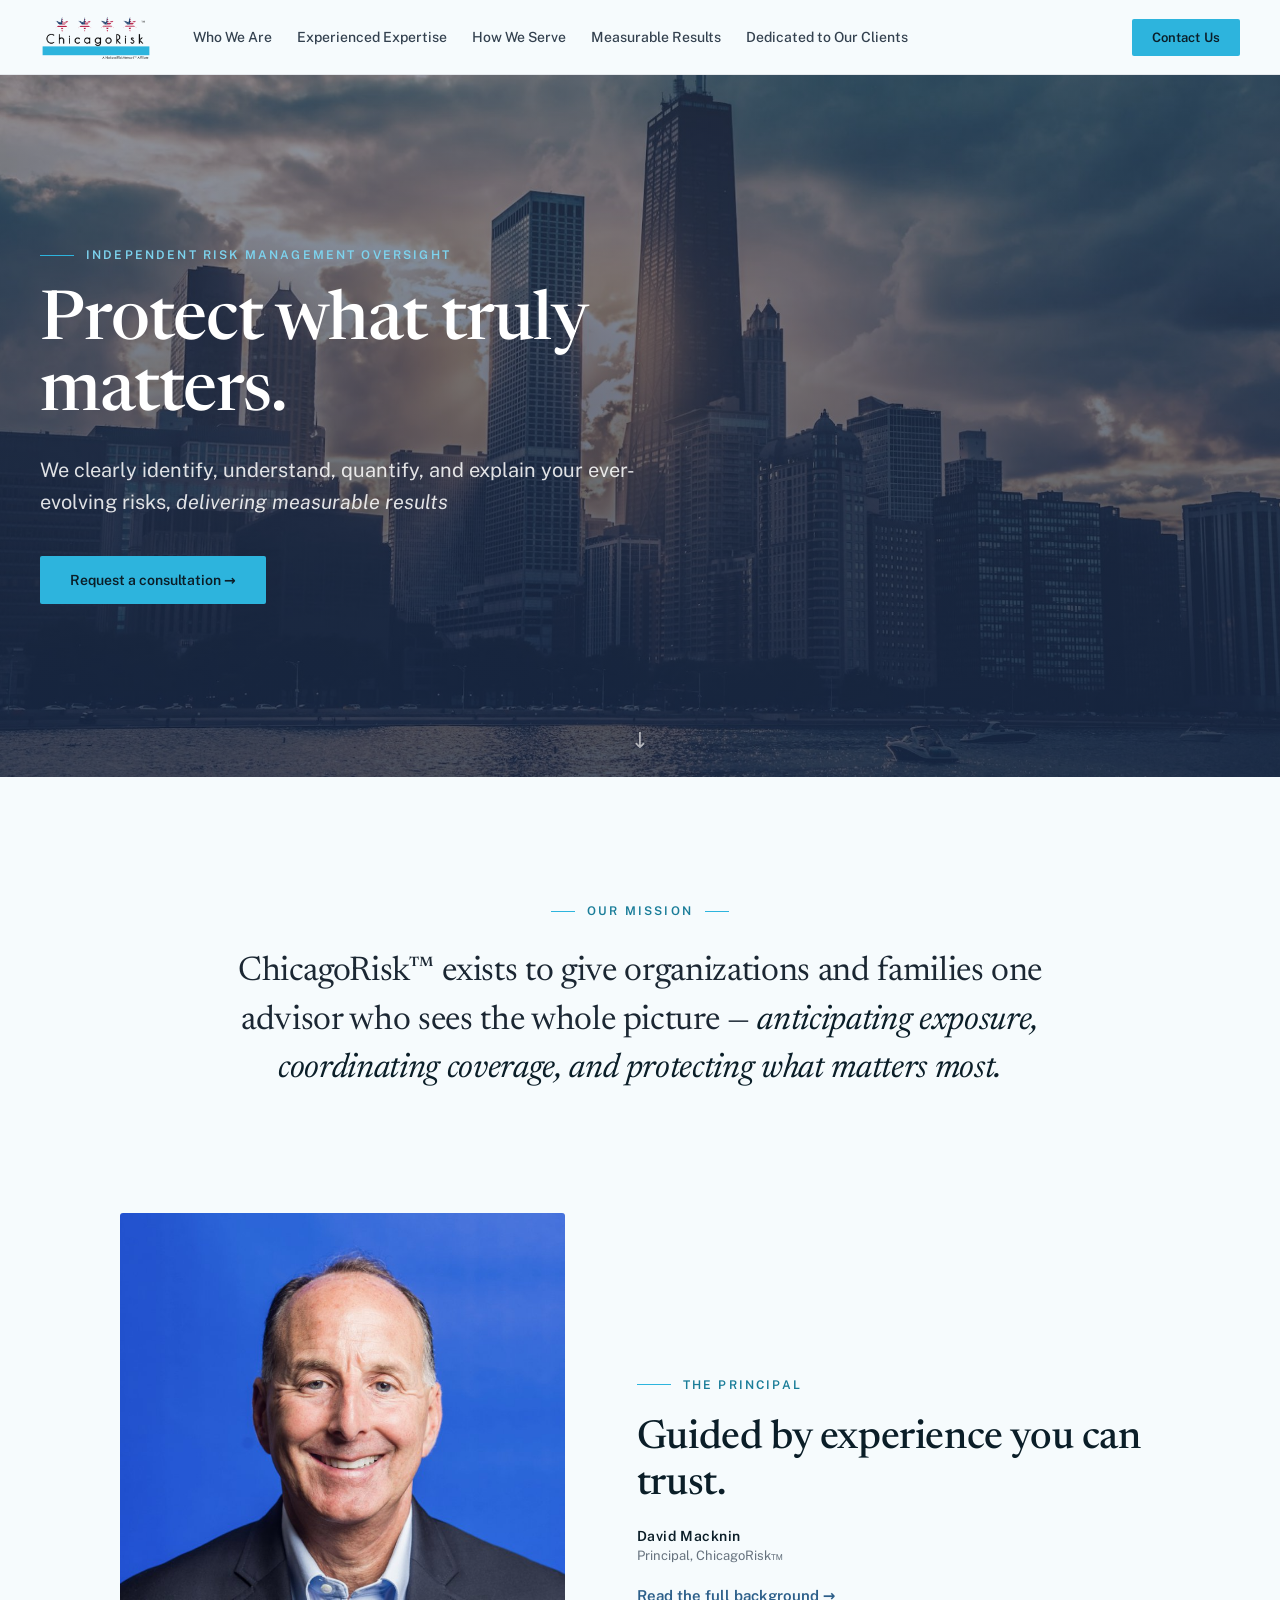
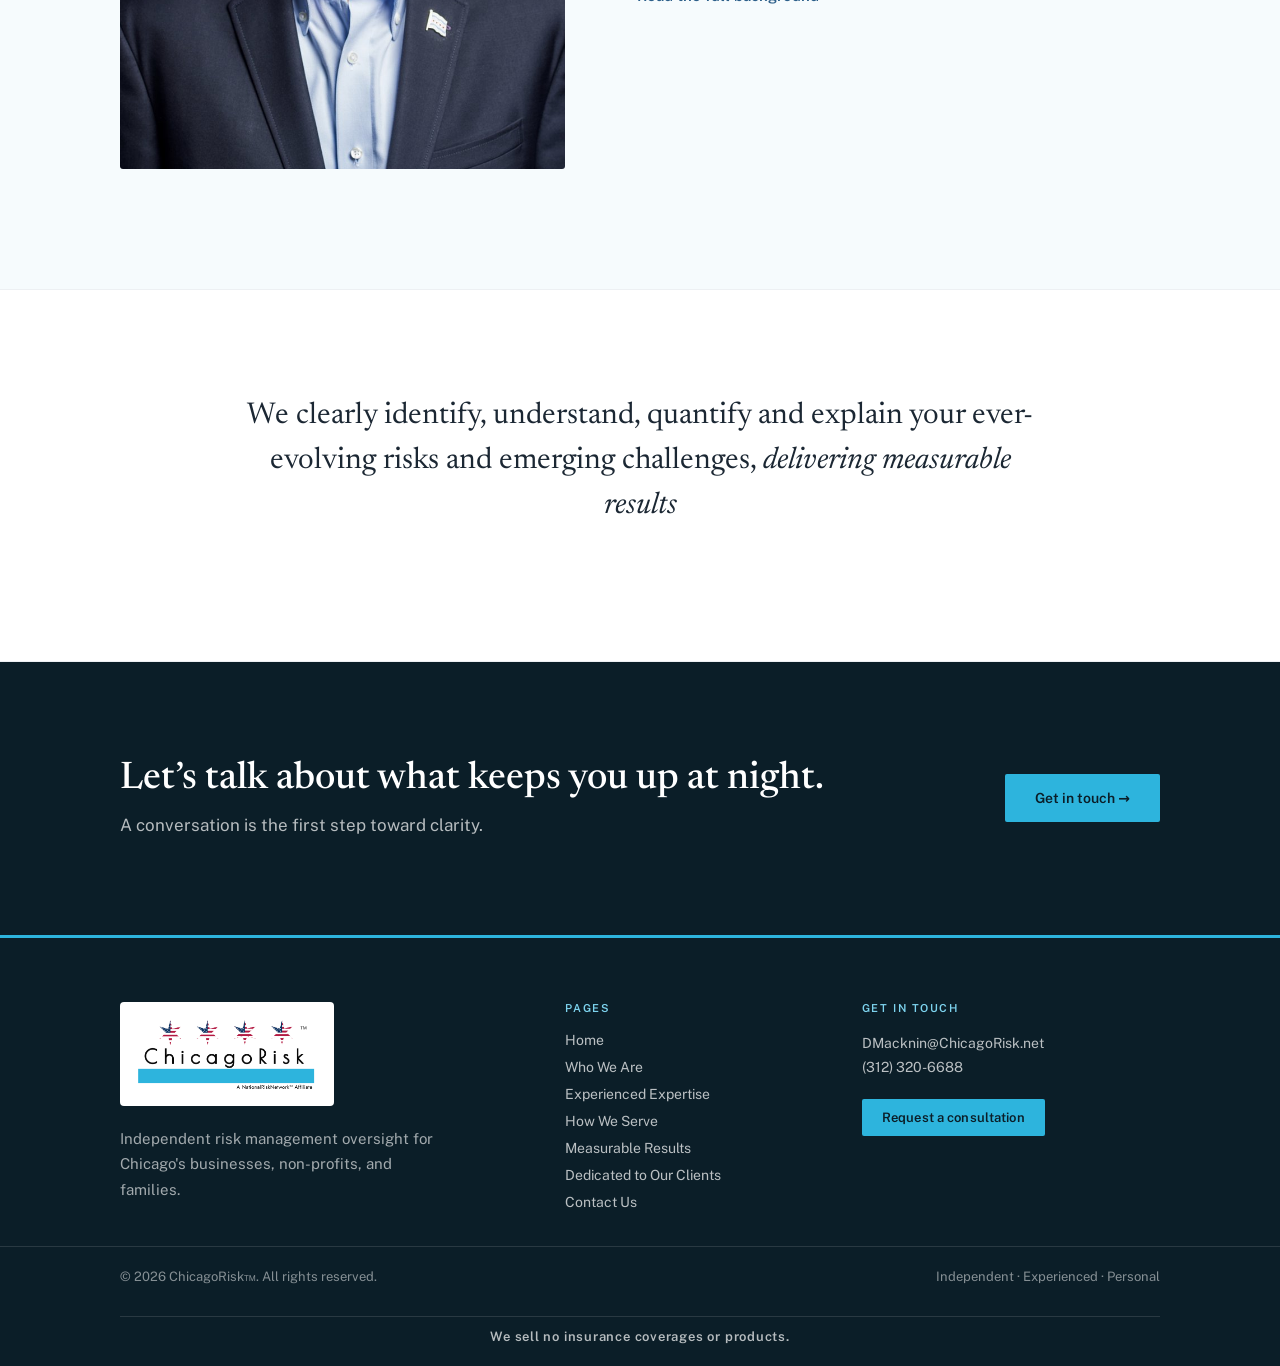
==== commit 62217617: "Replace Awards image, and harden site for accessibility, responsiveness, and SEO Accessibility: - Da" ====
--- a/index.html
+++ b/index.html
@@ -4,7 +4,7 @@
   <meta charset="utf-8">
   <meta name="viewport" content="width=device-width, initial-scale=1">
   <title>Independent Risk Management Oversight, IL | ChicagoRisk</title>
-  <meta name="description" content="ChicagoRisk provides independent risk management advisory services for businesses, non-profits, and high-net-worth families in Illinois. No commissions, no conflicts.">
+  <meta name="description" content="ChicagoRisk provides independent risk management advisory for Chicago businesses, non-profits, and high-net-worth families. No commissions, no conflicts.">
   <link rel="canonical" href="https://chicagorisk.net/">
   <meta property="og:title" content="ChicagoRisk — Clarity in the Face of Risk">
   <meta property="og:description" content="Independent risk management oversight for Chicago's businesses, non-profits, and families.">
@@ -24,17 +24,58 @@
   <link rel="stylesheet" href="css/pages.css">
   <link rel="stylesheet" href="css/responsive.css">
   <link rel="icon" type="image/png" href="assets/images/CR_logo.png">
+  <link rel="preload" as="image" href="assets/images/Index_CR.jpg" fetchpriority="high">
   <script type="application/ld+json">
   {
     "@context": "https://schema.org",
     "@type": "ProfessionalService",
+    "@id": "https://chicagorisk.net/#organization",
     "name": "ChicagoRisk",
+    "alternateName": "ChicagoRisk™",
     "url": "https://chicagorisk.net",
-    "description": "Independent risk management oversight for Chicago's businesses, non-profits, and families.",
+    "logo": "https://chicagorisk.net/assets/images/CR_logo.png",
+    "image": "https://chicagorisk.net/assets/images/Index_CR.jpg",
+    "description": "Independent risk management oversight for Chicago's businesses, non-profits, and families. No commissions, no conflicts.",
+    "telephone": "+1-312-320-6688",
+    "email": "DMacknin@ChicagoRisk.net",
+    "address": [
+      {
+        "@type": "PostalAddress",
+        "streetAddress": "625 N Michigan Avenue",
+        "addressLocality": "Chicago",
+        "addressRegion": "IL",
+        "postalCode": "60611",
+        "addressCountry": "US"
+      },
+      {
+        "@type": "PostalAddress",
+        "streetAddress": "833 Laurel Ave, Suite 201",
+        "addressLocality": "Highland Park",
+        "addressRegion": "IL",
+        "postalCode": "60035",
+        "addressCountry": "US"
+      }
+    ],
     "areaServed": {
       "@type": "State",
       "name": "Illinois"
-    }
+    },
+    "founder": {
+      "@type": "Person",
+      "name": "David Macknin",
+      "jobTitle": "Principal",
+      "url": "https://chicagorisk.net/expertise.html",
+      "sameAs": "https://linkedin.com/in/dmacknin"
+    },
+    "memberOf": {
+      "@type": "Organization",
+      "name": "NationalRiskNetwork",
+      "url": "https://www.nationalrisknetwork.net"
+    },
+    "sameAs": [
+      "https://linkedin.com/in/dmacknin",
+      "https://www.nationalrisknetwork.net"
+    ]
   }
   </script>
   <script type="application/ld+json">
@@ -42,7 +83,8 @@
     "@context": "https://schema.org",
     "@type": "WebSite",
     "name": "ChicagoRisk",
-    "url": "https://chicagorisk.net"
+    "url": "https://chicagorisk.net",
+    "publisher": { "@id": "https://chicagorisk.net/#organization" }
   }
   </script>
 </head>
@@ -57,7 +99,7 @@
         <div class="nav-container">
           <div class="nav-left">
             <a href="index.html" class="logo" aria-label="ChicagoRisk home">
-              <img src="assets/images/CR_logo.png" alt="ChicagoRisk">
+              <img src="assets/images/CR_logo.png" alt="ChicagoRisk" width="1440" height="649">
             </a>
             <button class="nav-toggle" aria-expanded="false" aria-controls="nav-menu" aria-label="Toggle navigation">
               <span class="nav-toggle-bar"></span>
@@ -80,7 +122,7 @@
     <main id="main-content">
 
       <!-- HERO -->
-      <section class="hero" style="background-image:linear-gradient(180deg,rgba(16,35,67,.45) 0%,rgba(16,35,67,.74) 100%),url('assets/images/Index_CR.png')">
+      <section class="hero" style="background-image:linear-gradient(180deg,rgba(16,35,67,.45) 0%,rgba(16,35,67,.74) 100%),url('assets/images/Index_CR.jpg')">
         <div class="hero__content">
           <div class="hero__inner">
             <div class="hero__label">
@@ -111,7 +153,7 @@
       <section class="principal-teaser">
         <div class="principal-teaser__grid">
           <div class="principal-teaser__photo" style="overflow:hidden;border-radius:3px">
-            <img src="assets/images/DavidHeadshot.png" alt="David Macknin, Principal of ChicagoRisk" style="width:100%;height:100%;object-fit:cover;object-position:center 5%">
+            <img src="assets/images/DavidHeadshot.jpg" alt="David Macknin, Principal of ChicagoRisk" width="794" height="1100" loading="lazy" style="width:100%;height:100%;object-fit:cover;object-position:center 5%">
           </div>
           <div>
             <div class="section-label">
@@ -151,7 +193,7 @@
       <div class="footer-grid">
         <div>
           <div class="footer-logo">
-            <img src="assets/images/CR_logo.png" alt="ChicagoRisk">
+            <img src="assets/images/CR_logo.png" alt="ChicagoRisk" width="1440" height="649">
           </div>
           <p class="footer-desc">Independent risk management oversight for Chicago's businesses, non-profits, and families.</p>
         </div>
@@ -169,7 +211,7 @@
         </nav>
         <div>
           <div class="footer-heading">Get in touch</div>
-          <div class="footer-contact-text">DMacknin@ChicagoRisk.net<br>(312) 320-6688</div>
+          <div class="footer-contact-text"><a href="mailto:DMacknin@ChicagoRisk.net" style="color:inherit;text-decoration:none">DMacknin@ChicagoRisk.net</a><br><a href="tel:+13123206688" style="color:inherit;text-decoration:none">(312) 320-6688</a></div>
           <a href="contact.html" class="btn-cta btn-cta--sm" style="margin-top:20px">Request a consultation</a>
         </div>
       </div>
--- a/css/variables.css
+++ b/css/variables.css
@@ -13,8 +13,8 @@
   --cr-text-primary: #33414F;
   --cr-text-secondary: #3a4651;
   --cr-text-tertiary: #56636F;
-  --cr-text-muted: #717f8c;
-  --cr-text-faint: #9aa6b2;
+  --cr-text-muted: #66727E;
+  --cr-text-faint: #65717D;
 
   /* Colors - Backgrounds */
   --cr-bg-page: #F6FBFD;
--- a/css/base.css
+++ b/css/base.css
@@ -69,6 +69,18 @@
   height: auto;
 }
 
+.visually-hidden {
+  position: absolute;
+  width: 1px;
+  height: 1px;
+  padding: 0;
+  margin: -1px;
+  overflow: hidden;
+  clip: rect(0, 0, 0, 0);
+  white-space: nowrap;
+  border: 0;
+}
+
 @media (prefers-reduced-motion: reduce) {
   html { scroll-behavior: auto; }
   *, *::before, *::after {
--- a/css/layout.css
+++ b/css/layout.css
@@ -77,7 +77,11 @@
 .nav-toggle {
   display: none;
   flex-direction: column;
+  align-items: center;
+  justify-content: center;
   gap: 5px;
+  min-width: 44px;
+  min-height: 44px;
   padding: 8px;
   background: none;
   border: none;
--- a/css/responsive.css
+++ b/css/responsive.css
@@ -20,12 +20,12 @@
     left: 0;
     right: 0;
     flex-direction: column;
-    background: rgba(246, 248, 250, .97);
-    backdrop-filter: blur(10px);
-    -webkit-backdrop-filter: blur(10px);
+    background: var(--cr-bg-page);
+    box-shadow: 0 12px 24px rgba(11, 30, 40, .12);
     border-bottom: 1px solid var(--cr-border);
     padding: 16px var(--cr-gutter);
     gap: 4px;
+    z-index: 60;
   }
 
   .nav-links.open {
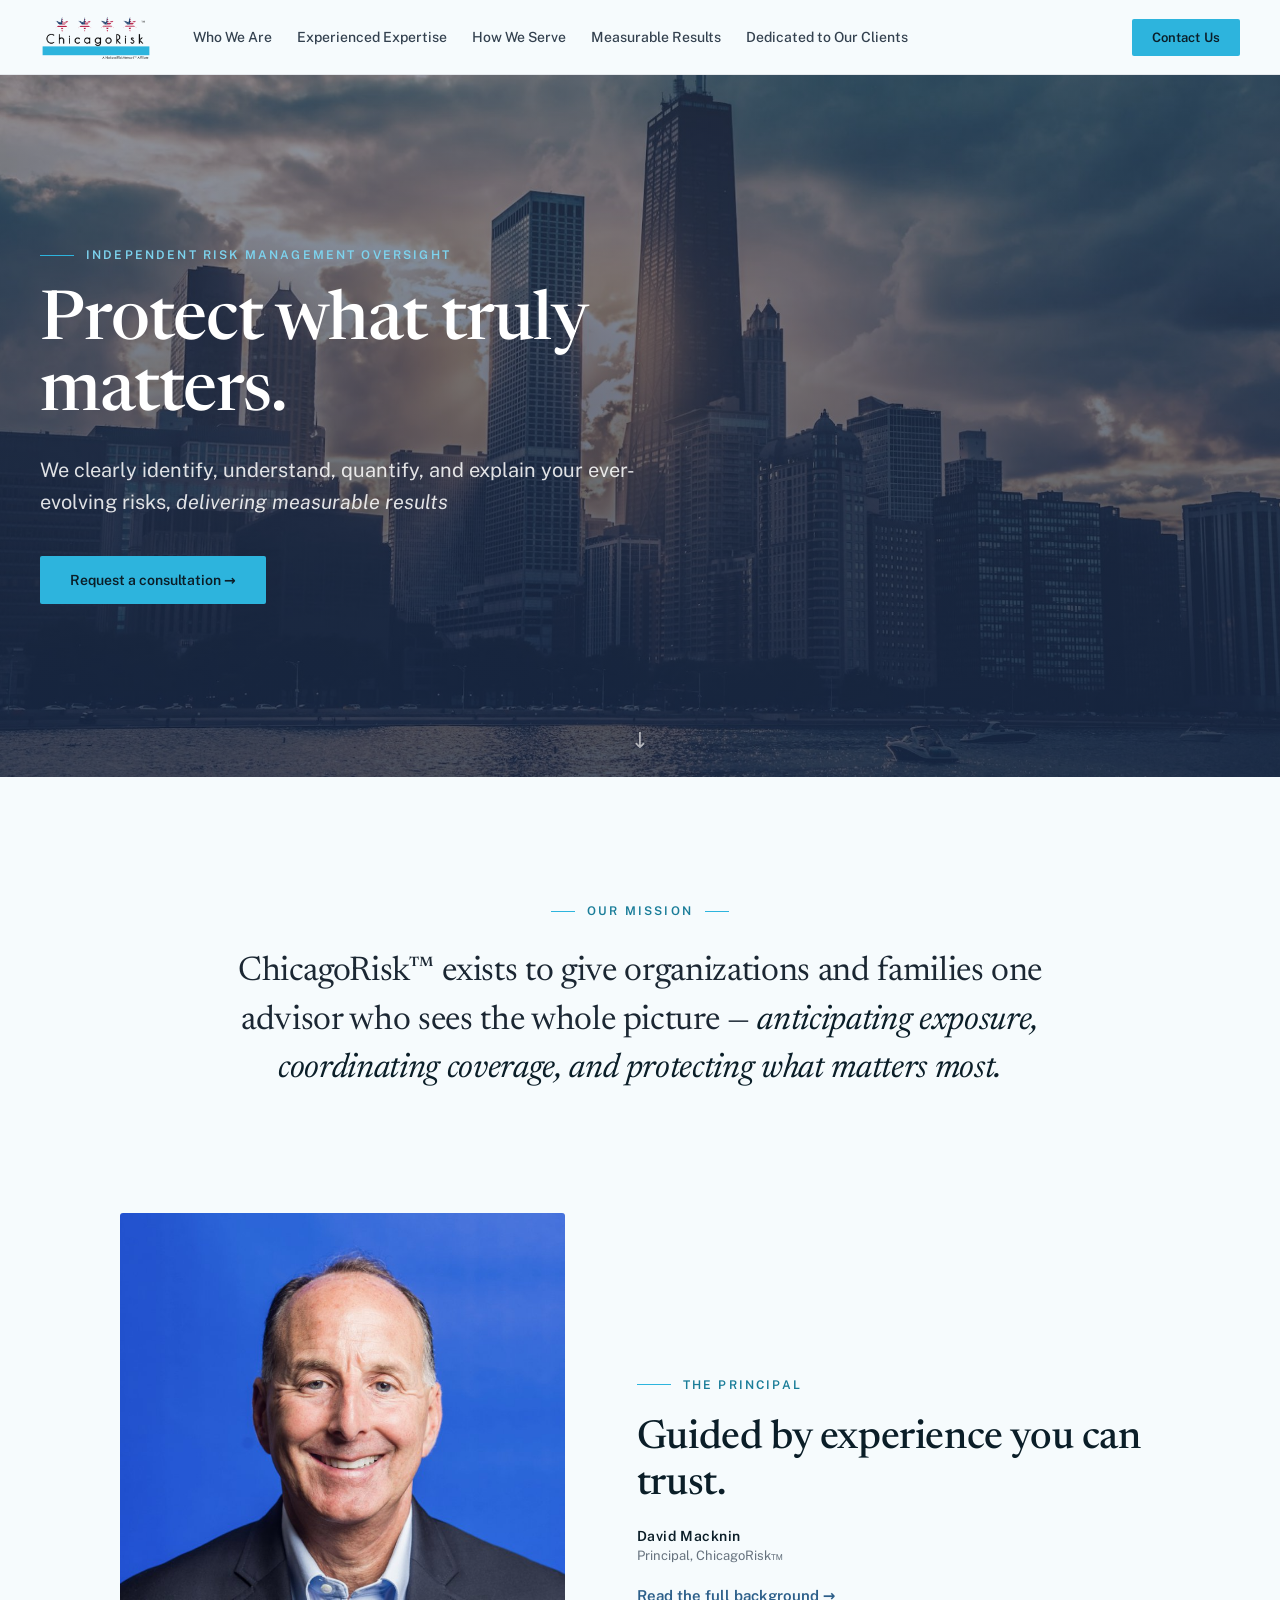
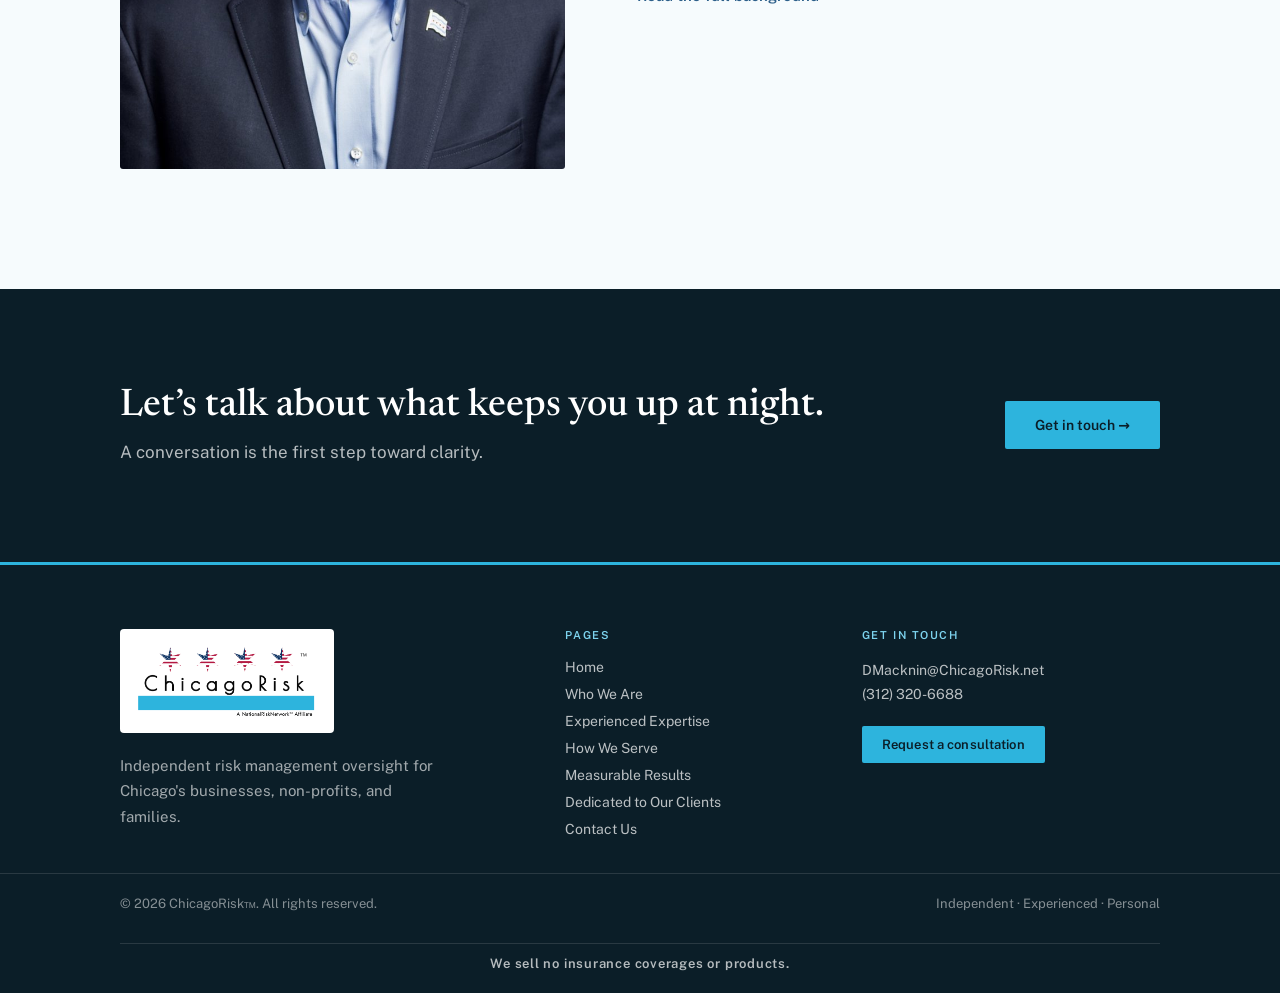
==== commit 1ed5fb80: "Remove homepage bottom quote, swap Awards image, enable GitHub Pages - Delete the "Home Quote" secti" ====
--- a/index.html
+++ b/index.html
@@ -168,13 +168,6 @@
         </div>
       </section>
 
-      <!-- HOME QUOTE -->
-      <section class="home-testimonial">
-        <div class="home-testimonial__inner">
-          <p class="home-testimonial__quote">We clearly identify, understand, quantify and explain your ever-evolving risks and emerging challenges, <em>delivering measurable results</em></p>
-        </div>
-      </section>
-
       <!-- CONTACT BAND -->
       <section class="cta-band">
         <div class="cta-band__inner">
